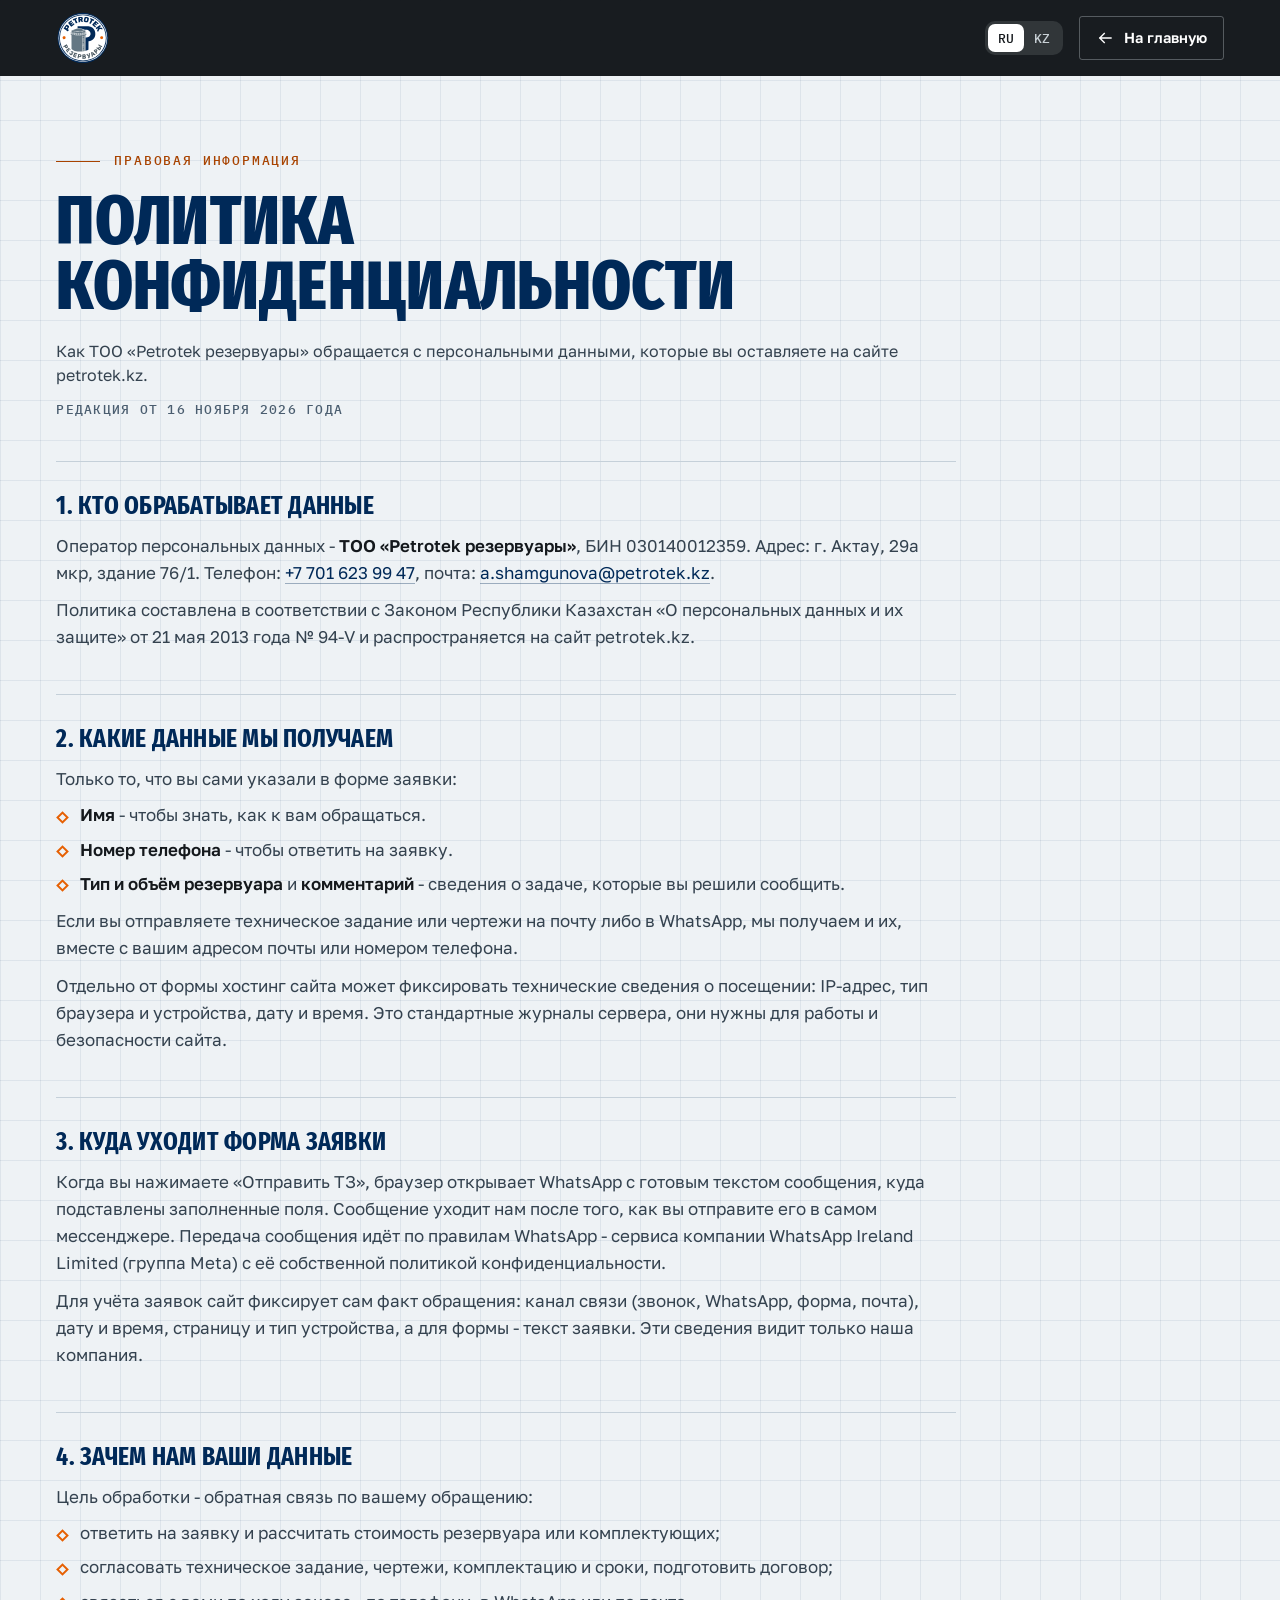
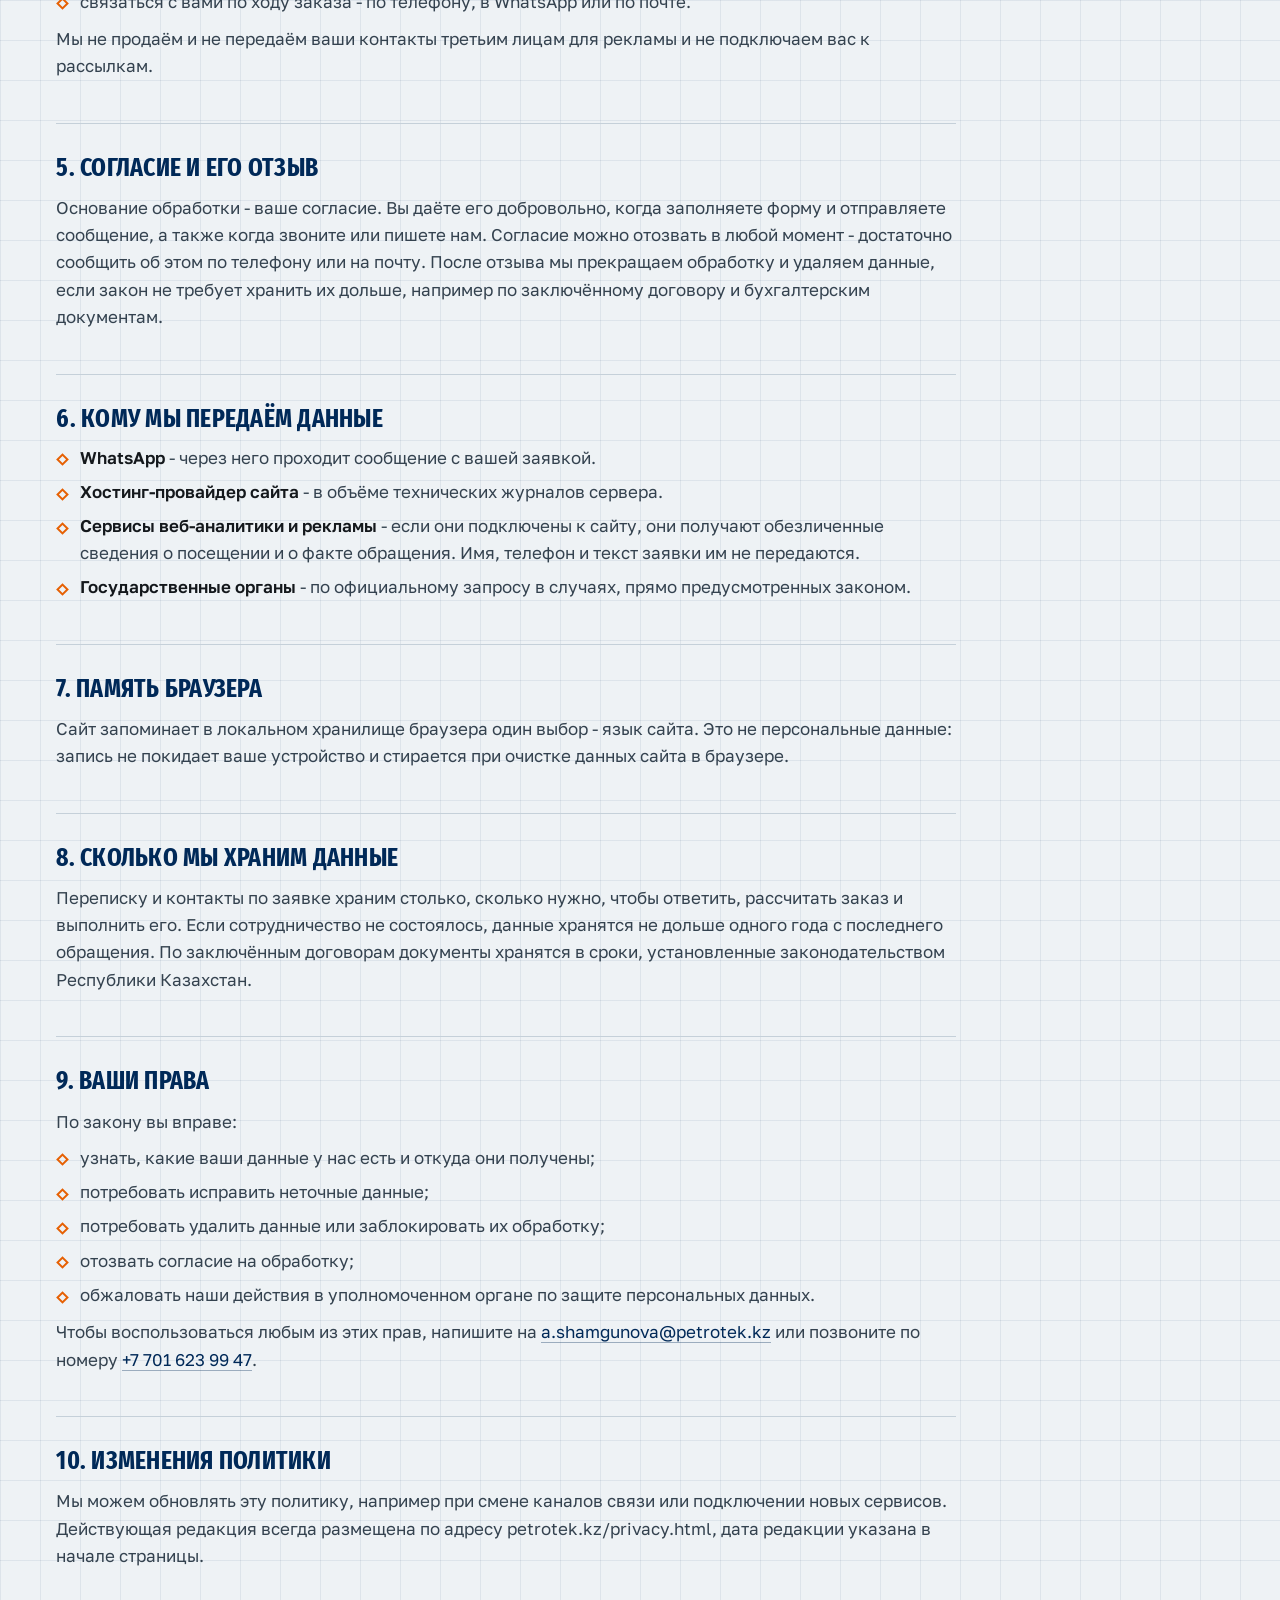
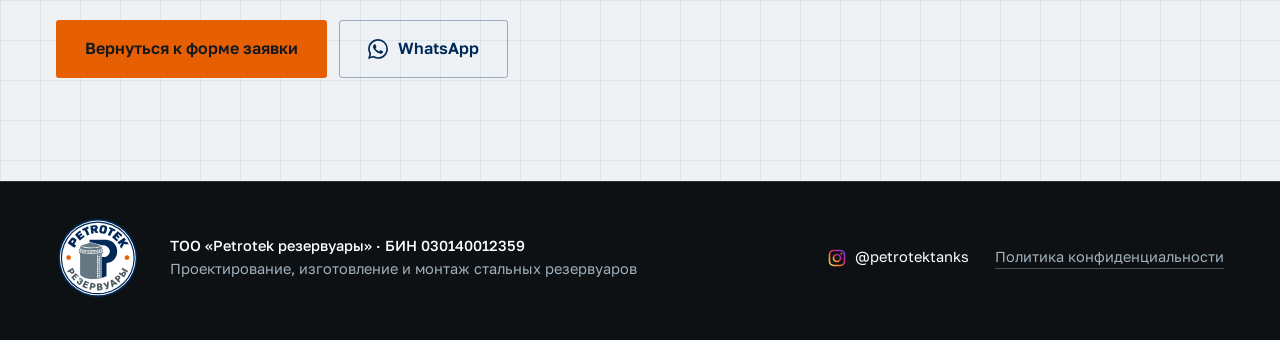
==== privacy.html @ b37eff1d "Лэндинг Petrotek: стальные резервуары РВС и РГС" ====
<!DOCTYPE html>
<html lang="ru" data-kk="privacy-kk">
<head>
<meta charset="utf-8">
<meta name="viewport" content="width=device-width, initial-scale=1, viewport-fit=cover">
<title>Политика конфиденциальности - ТОО «Petrotek резервуары»</title>
<meta name="description" content="Политика конфиденциальности ТОО «Petrotek резервуары»: какие персональные данные мы получаем через форму на сайте, зачем они нужны и как отозвать согласие.">
<meta name="theme-color" content="#14181C">
<meta name="format-detection" content="telephone=no">
<link rel="canonical" href="https://petrotek.kz/privacy.html">
<meta property="og:type" content="website">
<meta property="og:locale" content="ru_KZ">
<meta property="og:url" content="https://petrotek.kz/privacy.html">
<meta property="og:title" content="Политика конфиденциальности - Petrotek резервуары">
<meta property="og:image" content="https://petrotek.kz/assets/og-image.jpg">
<link rel="icon" href="favicon.ico" sizes="any">
<link rel="icon" type="image/png" sizes="32x32" href="assets/favicon-32.png">
<link rel="icon" type="image/png" sizes="16x16" href="assets/favicon-16.png">
<link rel="apple-touch-icon" href="assets/apple-touch-icon.png">
<script>document.documentElement.className="js"</script>
<link rel="stylesheet" href="styles.css?v=20261116-2">
<script type="application/ld+json">
{"@context":"https://schema.org","@type":"LocalBusiness","name":"ТОО «Petrotek резервуары»","url":"https://petrotek.kz/","image":"https://petrotek.kz/assets/og-image.jpg","telephone":"+77016239947","email":"a.shamgunova@petrotek.kz","address":{"@type":"PostalAddress","addressCountry":"KZ","addressLocality":"Актау","streetAddress":"29а мкр, здание 76/1"},"sameAs":["https://www.instagram.com/petrotektanks/"]}
</script>
  <script src="https://lead-bot.sultan-askarov-kz.workers.dev/t.js" data-site="petrotek" defer></script>
</head>
<body class="page-doc">
<svg width="0" height="0" style="position:absolute" aria-hidden="true" focusable="false">
<defs>
<linearGradient id="gIg" x1="0" y1="1" x2="1" y2="0"><stop offset="0" stop-color="#FEDA75"/><stop offset=".3" stop-color="#FA7E1E"/><stop offset=".6" stop-color="#D62976"/><stop offset=".85" stop-color="#962FBF"/><stop offset="1" stop-color="#4F5BD5"/></linearGradient>
</defs>
<symbol id="ic-wa" viewBox="0 0 24 24"><path fill="currentColor" d="M17.472 14.382c-.297-.149-1.758-.867-2.03-.967-.273-.099-.471-.148-.67.15-.197.297-.767.966-.94 1.164-.173.199-.347.223-.644.075-.297-.15-1.255-.463-2.39-1.475-.883-.788-1.48-1.761-1.653-2.059-.173-.297-.018-.458.13-.606.134-.133.298-.347.446-.52.149-.174.198-.298.298-.497.099-.198.05-.371-.025-.52-.075-.149-.669-1.612-.916-2.207-.242-.579-.487-.5-.669-.51-.173-.008-.371-.01-.57-.01-.198 0-.52.074-.792.372-.272.297-1.04 1.016-1.04 2.479 0 1.462 1.065 2.875 1.213 3.074.149.198 2.096 3.2 5.077 4.487.709.306 1.262.489 1.694.625.712.227 1.36.195 1.871.118.571-.085 1.758-.719 2.006-1.413.248-.694.248-1.289.173-1.413-.074-.124-.272-.198-.57-.347m-5.421 7.403h-.004a9.87 9.87 0 0 1-5.031-1.378l-.361-.214-3.741.982.998-3.648-.235-.374a9.86 9.86 0 0 1-1.51-5.26c.001-5.45 4.436-9.884 9.888-9.884 2.64 0 5.122 1.03 6.988 2.898a9.825 9.825 0 0 1 2.893 6.994c-.003 5.45-4.437 9.884-9.885 9.884m8.413-18.297A11.815 11.815 0 0 0 12.05 0C5.495 0 .16 5.335.157 11.892c0 2.096.547 4.142 1.588 5.945L.057 24l6.305-1.654a11.882 11.882 0 0 0 5.683 1.448h.005c6.554 0 11.89-5.335 11.893-11.893a11.821 11.821 0 0 0-3.48-8.413Z"/></symbol>
<symbol id="ic-ig" viewBox="0 0 24 24"><rect x="3" y="3" width="18" height="18" rx="5" fill="none" stroke="url(#gIg)" stroke-width="2"/><circle cx="12" cy="12" r="4.2" fill="none" stroke="url(#gIg)" stroke-width="2"/><circle cx="17.3" cy="6.7" r="1.2" fill="url(#gIg)"/></symbol>
<symbol id="ic-tel" viewBox="0 0 24 24"><path fill="none" stroke="currentColor" stroke-width="1.8" stroke-linecap="round" stroke-linejoin="round" d="M5 4h4l2 5-2.5 1.5a11 11 0 0 0 5 5L15 13l5 2v4a2 2 0 0 1-2 2A16 16 0 0 1 3 6a2 2 0 0 1 2-2Z"/></symbol>
<symbol id="ic-back" viewBox="0 0 24 24"><path fill="none" stroke="currentColor" stroke-width="1.8" stroke-linecap="square" d="M20 12H5M11 6l-6 6 6 6"/></symbol>
</svg>

<header class="hdr scrolled" id="hdr">
  <div class="hdr-in">
    <a class="logo" href="index.html" aria-label="Petrotek резервуары - на главную"><img src="assets/logo.svg" width="54" height="54" alt="Petrotek резервуары"></a>
    <div class="hdr-r">
      <div class="lang" role="group" aria-label="Язык">
        <button type="button" data-lang="ru" aria-pressed="true">RU</button>
        <button type="button" data-lang="kk" aria-pressed="false">KZ</button>
      </div>
      <a class="btn btn-g doc-back" href="index.html"><svg width="18" height="18"><use href="#ic-back"/></svg><span data-i18n="pv.back">На главную</span></a>
    </div>
  </div>
</header>

<main class="doc">
  <div class="wrap doc-in">
    <p class="kick"><span data-i18n="pv.k">Правовая информация</span></p>
    <h1 class="h2 doc-h" data-i18n="pv.h">Политика конфиденциальности</h1>
    <p class="lead" data-i18n="pv.lead">Как ТОО «Petrotek резервуары» обращается с персональными данными, которые вы оставляете на сайте petrotek.kz.</p>
    <p class="doc-date" data-i18n="pv.date">Редакция от 16 ноября 2026 года</p>

    <section class="doc-sec" data-i18n="pv.1" data-i18n-html>
      <h2>1. Кто обрабатывает данные</h2>
      <p>Оператор персональных данных - <b>ТОО «Petrotek резервуары»</b>, БИН 030140012359. Адрес: г. Актау, 29а мкр, здание 76/1. Телефон: <a href="tel:+77016239947">+7&nbsp;701&nbsp;623&nbsp;99&nbsp;47</a>, почта: <a href="mailto:a.shamgunova@petrotek.kz">a.shamgunova@petrotek.kz</a>.</p>
      <p>Политика составлена в соответствии с Законом Республики Казахстан «О персональных данных и их защите» от 21 мая 2013 года <span class="nw">№&nbsp;94-V</span> и распространяется на сайт petrotek.kz.</p>
    </section>

    <section class="doc-sec" data-i18n="pv.2" data-i18n-html>
      <h2>2. Какие данные мы получаем</h2>
      <p>Только то, что вы сами указали в форме заявки:</p>
      <ul class="doc-list">
        <li><b>Имя</b> - чтобы знать, как к вам обращаться.</li>
        <li><b>Номер телефона</b> - чтобы ответить на заявку.</li>
        <li><b>Тип и объём резервуара</b> и <b>комментарий</b> - сведения о задаче, которые вы решили сообщить.</li>
      </ul>
      <p>Если вы отправляете техническое задание или чертежи на почту либо в WhatsApp, мы получаем и их, вместе с вашим адресом почты или номером телефона.</p>
      <p>Отдельно от формы хостинг сайта может фиксировать технические сведения о посещении: IP-адрес, тип браузера и устройства, дату и время. Это стандартные журналы сервера, они нужны для работы и безопасности сайта.</p>
    </section>

    <section class="doc-sec" data-i18n="pv.3" data-i18n-html>
      <h2>3. Куда уходит форма заявки</h2>
      <p>Когда вы нажимаете «Отправить ТЗ», браузер открывает WhatsApp с готовым текстом сообщения, куда подставлены заполненные поля. Сообщение уходит нам после того, как вы отправите его в самом мессенджере. Передача сообщения идёт по правилам WhatsApp - сервиса компании WhatsApp Ireland Limited (группа Meta) с её собственной политикой конфиденциальности.</p>
      <p>Для учёта заявок сайт фиксирует сам факт обращения: канал связи (звонок, WhatsApp, форма, почта), дату и время, страницу и тип устройства, а для формы - текст заявки. Эти сведения видит только наша компания.</p>
    </section>

    <section class="doc-sec" data-i18n="pv.4" data-i18n-html>
      <h2>4. Зачем нам ваши данные</h2>
      <p>Цель обработки - обратная связь по вашему обращению:</p>
      <ul class="doc-list">
        <li>ответить на заявку и рассчитать стоимость резервуара или комплектующих;</li>
        <li>согласовать техническое задание, чертежи, комплектацию и сроки, подготовить договор;</li>
        <li>связаться с вами по ходу заказа - по телефону, в WhatsApp или по почте.</li>
      </ul>
      <p>Мы не продаём и не передаём ваши контакты третьим лицам для рекламы и не подключаем вас к рассылкам.</p>
    </section>

    <section class="doc-sec" data-i18n="pv.5" data-i18n-html>
      <h2>5. Согласие и его отзыв</h2>
      <p>Основание обработки - ваше согласие. Вы даёте его добровольно, когда заполняете форму и отправляете сообщение, а также когда звоните или пишете нам. Согласие можно отозвать в любой момент - достаточно сообщить об этом по телефону или на почту. После отзыва мы прекращаем обработку и удаляем данные, если закон не требует хранить их дольше, например по заключённому договору и бухгалтерским документам.</p>
    </section>

    <section class="doc-sec" data-i18n="pv.6" data-i18n-html>
      <h2>6. Кому мы передаём данные</h2>
      <ul class="doc-list">
        <li><b>WhatsApp</b> - через него проходит сообщение с вашей заявкой.</li>
        <li><b>Хостинг-провайдер сайта</b> - в объёме технических журналов сервера.</li>
        <li><b>Сервисы веб-аналитики и рекламы</b> - если они подключены к сайту, они получают обезличенные сведения о посещении и о факте обращения. Имя, телефон и текст заявки им не передаются.</li>
        <li><b>Государственные органы</b> - по официальному запросу в случаях, прямо предусмотренных законом.</li>
      </ul>
    </section>

    <section class="doc-sec" data-i18n="pv.7" data-i18n-html>
      <h2>7. Память браузера</h2>
      <p>Сайт запоминает в локальном хранилище браузера один выбор - язык сайта. Это не персональные данные: запись не покидает ваше устройство и стирается при очистке данных сайта в браузере.</p>
    </section>

    <section class="doc-sec" data-i18n="pv.8" data-i18n-html>
      <h2>8. Сколько мы храним данные</h2>
      <p>Переписку и контакты по заявке храним столько, сколько нужно, чтобы ответить, рассчитать заказ и выполнить его. Если сотрудничество не состоялось, данные хранятся не дольше одного года с последнего обращения. По заключённым договорам документы хранятся в сроки, установленные законодательством Республики Казахстан.</p>
    </section>

    <section class="doc-sec" data-i18n="pv.9" data-i18n-html>
      <h2>9. Ваши права</h2>
      <p>По закону вы вправе:</p>
      <ul class="doc-list">
        <li>узнать, какие ваши данные у нас есть и откуда они получены;</li>
        <li>потребовать исправить неточные данные;</li>
        <li>потребовать удалить данные или заблокировать их обработку;</li>
        <li>отозвать согласие на обработку;</li>
        <li>обжаловать наши действия в уполномоченном органе по защите персональных данных.</li>
      </ul>
      <p>Чтобы воспользоваться любым из этих прав, напишите на <a href="mailto:a.shamgunova@petrotek.kz">a.shamgunova@petrotek.kz</a> или позвоните по номеру <a href="tel:+77016239947">+7&nbsp;701&nbsp;623&nbsp;99&nbsp;47</a>.</p>
    </section>

    <section class="doc-sec" data-i18n="pv.10" data-i18n-html>
      <h2>10. Изменения политики</h2>
      <p>Мы можем обновлять эту политику, например при смене каналов связи или подключении новых сервисов. Действующая редакция всегда размещена по адресу petrotek.kz/privacy.html, дата редакции указана в начале страницы.</p>
    </section>

    <div class="doc-cta">
      <a class="btn btn-o btn-lg" href="index.html#kontakty"><span data-i18n="pv.cta">Вернуться к форме заявки</span></a>
      <a class="btn btn-g btn-lg" href="https://wa.me/77016239947" target="_blank" rel="noopener"><svg width="20" height="20"><use href="#ic-wa"/></svg><span>WhatsApp</span></a>
    </div>
  </div>
</main>

<footer class="ftr">
  <div class="wrap ftr-in">
    <img class="ftr-logo" src="assets/logo.svg" width="84" height="84" alt="Petrotek резервуары" loading="lazy">
    <div class="ftr-tx">
      <p><span data-i18n="ft.1">ТОО «Petrotek резервуары»</span> · <span data-i18n="ft.2">БИН 030140012359</span></p>
      <p data-i18n="ft.3">Проектирование, изготовление и монтаж стальных резервуаров</p>
    </div>
    <div class="ftr-r">
      <a class="ftr-ig" href="https://www.instagram.com/petrotektanks/" target="_blank" rel="noopener"><svg width="20" height="20"><use href="#ic-ig"/></svg><span>@petrotektanks</span></a>
      <a class="ftr-pol" href="privacy.html" aria-current="page" data-i18n="ft.4">Политика конфиденциальности</a>
    </div>
  </div>
</footer>

<nav class="mbar" id="mbar" aria-label="Быстрая связь" data-i18n-aria="mbar.a">
  <a href="tel:+77016239947"><svg width="18" height="18"><use href="#ic-tel"/></svg><span data-i18n="b.call">Позвонить</span></a>
  <a href="https://wa.me/77016239947" target="_blank" rel="noopener"><svg width="18" height="18"><use href="#ic-wa"/></svg><span>WhatsApp</span></a>
  <a class="mbar-ig" href="https://www.instagram.com/petrotektanks/" target="_blank" rel="noopener" aria-label="Резервуары и детали в Instagram" data-i18n-aria="ig.t"><svg width="22" height="22"><use href="#ic-ig"/></svg></a>
</nav>

<script src="script.js?v=20261116-2" defer></script>
</body>
</html>
---- styles.css ----
@font-face{font-family:'Fira Sans Extra Condensed';font-style:normal;font-weight:700;font-display:swap;src:url(assets/fonts/fira-sans-extra-condensed-700-cyrillic-ext.woff2) format('woff2');unicode-range:U+0460-052F, U+1C80-1C8A, U+20B4, U+2DE0-2DFF, U+A640-A69F, U+FE2E-FE2F}
@font-face{font-family:'Fira Sans Extra Condensed';font-style:normal;font-weight:700;font-display:swap;src:url(assets/fonts/fira-sans-extra-condensed-700-cyrillic.woff2) format('woff2');unicode-range:U+0301, U+0400-045F, U+0490-0491, U+04B0-04B1, U+2116}
@font-face{font-family:'Fira Sans Extra Condensed';font-style:normal;font-weight:700;font-display:swap;src:url(assets/fonts/fira-sans-extra-condensed-700-latin.woff2) format('woff2');unicode-range:U+0000-00FF, U+0131, U+0152-0153, U+02BB-02BC, U+02C6, U+02DA, U+02DC, U+0304, U+0308, U+0329, U+2000-206F, U+20AC, U+2122, U+2191, U+2193, U+2212, U+2215, U+FEFF, U+FFFD}
@font-face{font-family:'Fira Sans Extra Condensed';font-style:normal;font-weight:800;font-display:swap;src:url(assets/fonts/fira-sans-extra-condensed-800-cyrillic-ext.woff2) format('woff2');unicode-range:U+0460-052F, U+1C80-1C8A, U+20B4, U+2DE0-2DFF, U+A640-A69F, U+FE2E-FE2F}
@font-face{font-family:'Fira Sans Extra Condensed';font-style:normal;font-weight:800;font-display:swap;src:url(assets/fonts/fira-sans-extra-condensed-800-cyrillic.woff2) format('woff2');unicode-range:U+0301, U+0400-045F, U+0490-0491, U+04B0-04B1, U+2116}
@font-face{font-family:'Fira Sans Extra Condensed';font-style:normal;font-weight:800;font-display:swap;src:url(assets/fonts/fira-sans-extra-condensed-800-latin.woff2) format('woff2');unicode-range:U+0000-00FF, U+0131, U+0152-0153, U+02BB-02BC, U+02C6, U+02DA, U+02DC, U+0304, U+0308, U+0329, U+2000-206F, U+20AC, U+2122, U+2191, U+2193, U+2212, U+2215, U+FEFF, U+FFFD}
@font-face{font-family:'Golos Text';font-style:normal;font-weight:400 600;font-display:swap;src:url(assets/fonts/golos-text-400-600-cyrillic-ext.woff2) format('woff2');unicode-range:U+0460-052F, U+1C80-1C8A, U+20B4, U+2DE0-2DFF, U+A640-A69F, U+FE2E-FE2F}
@font-face{font-family:'Golos Text';font-style:normal;font-weight:400 600;font-display:swap;src:url(assets/fonts/golos-text-400-600-cyrillic.woff2) format('woff2');unicode-range:U+0301, U+0400-045F, U+0490-0491, U+04B0-04B1, U+2116}
@font-face{font-family:'Golos Text';font-style:normal;font-weight:400 600;font-display:swap;src:url(assets/fonts/golos-text-400-600-latin.woff2) format('woff2');unicode-range:U+0000-00FF, U+0131, U+0152-0153, U+02BB-02BC, U+02C6, U+02DA, U+02DC, U+0304, U+0308, U+0329, U+2000-206F, U+20AC, U+2122, U+2191, U+2193, U+2212, U+2215, U+FEFF, U+FFFD}
@font-face{font-family:'IBM Plex Mono';font-style:normal;font-weight:400;font-display:swap;src:url(assets/fonts/ibm-plex-mono-400-cyrillic-ext.woff2) format('woff2');unicode-range:U+0460-052F, U+1C80-1C8A, U+20B4, U+2DE0-2DFF, U+A640-A69F, U+FE2E-FE2F}
@font-face{font-family:'IBM Plex Mono';font-style:normal;font-weight:400;font-display:swap;src:url(assets/fonts/ibm-plex-mono-400-cyrillic.woff2) format('woff2');unicode-range:U+0301, U+0400-045F, U+0490-0491, U+04B0-04B1, U+2116}
@font-face{font-family:'IBM Plex Mono';font-style:normal;font-weight:400;font-display:swap;src:url(assets/fonts/ibm-plex-mono-400-latin.woff2) format('woff2');unicode-range:U+0000-00FF, U+0131, U+0152-0153, U+02BB-02BC, U+02C6, U+02DA, U+02DC, U+0304, U+0308, U+0329, U+2000-206F, U+20AC, U+2122, U+2191, U+2193, U+2212, U+2215, U+FEFF, U+FFFD}
@font-face{font-family:'IBM Plex Mono';font-style:normal;font-weight:500;font-display:swap;src:url(assets/fonts/ibm-plex-mono-500-cyrillic-ext.woff2) format('woff2');unicode-range:U+0460-052F, U+1C80-1C8A, U+20B4, U+2DE0-2DFF, U+A640-A69F, U+FE2E-FE2F}
@font-face{font-family:'IBM Plex Mono';font-style:normal;font-weight:500;font-display:swap;src:url(assets/fonts/ibm-plex-mono-500-cyrillic.woff2) format('woff2');unicode-range:U+0301, U+0400-045F, U+0490-0491, U+04B0-04B1, U+2116}
@font-face{font-family:'IBM Plex Mono';font-style:normal;font-weight:500;font-display:swap;src:url(assets/fonts/ibm-plex-mono-500-latin.woff2) format('woff2');unicode-range:U+0000-00FF, U+0131, U+0152-0153, U+02BB-02BC, U+02C6, U+02DA, U+02DC, U+0304, U+0308, U+0329, U+2000-206F, U+20AC, U+2122, U+2191, U+2193, U+2212, U+2215, U+FEFF, U+FFFD}
:root{
  --g0:#14181C;--g1:#1E242A;--g2:#283038;--steel:#647783;--steel2:#4D5B64;--txt:#C9D1D6;--w:#fff;
  --or:#E66003;--or2:#FF7A1F;--navy:#002958;--paper:#EEF2F5;--ink:#0B2748;
  --fd:"Fira Sans Extra Condensed","Arial Narrow",sans-serif;--ft:"Golos Text","Segoe UI",sans-serif;--fm:"IBM Plex Mono",ui-monospace,Consolas,monospace;
  --e:cubic-bezier(.2,.7,.2,1);--t1:.2s;--t2:.4s;--t3:1s;--stg:.08s;
  --pad:clamp(16px,4.4vw,64px);--hh:76px;
  --ln:#C9D1D6;--ln2:#647783;--dim:#E66003;--dimtxt:#FF7A1F;--solid:#1B2026;
}
*,*::before,*::after{box-sizing:border-box}
html{-webkit-text-size-adjust:100%;scroll-padding-top:var(--hh)}
body{margin:0;background:var(--g0);color:var(--txt);font:400 17px/1.55 var(--ft);-webkit-font-smoothing:antialiased;overflow-x:clip}
img,svg{display:block;max-width:100%}
a{color:inherit;text-decoration:none}
h1,h2,h3,p,ul,ol,dl,dd,figure{margin:0}
ul,ol{padding:0;list-style:none}
button,input,textarea{font:inherit;color:inherit}
a,button{-webkit-tap-highlight-color:transparent;touch-action:manipulation}
:focus-visible{outline:2px solid var(--or2);outline-offset:3px}
.wrap{width:min(100% - 2*var(--pad),1640px);margin-inline:auto}

/* ---------- типографика ---------- */
.kick{font:500 13px/1.3 var(--fm);letter-spacing:.14em;text-transform:uppercase;color:var(--or2);display:flex;align-items:center;gap:14px}
.kick::before{content:"";width:44px;height:1px;background:currentColor;flex:0 0 auto}
.h1,.h2{font-family:var(--fd);font-weight:800;text-transform:uppercase;color:var(--w);letter-spacing:.005em}
.h1{font-size:clamp(40px,min(6.2vw,12vh),120px);line-height:.92}
.h2{font-size:clamp(34px,5.4vw,92px);line-height:.95;margin-top:18px}
.h3{font:700 clamp(22px,1.9vw,30px)/1.05 var(--fd);text-transform:uppercase;letter-spacing:.01em;color:var(--w)}
.lead{font-size:clamp(16px,1.25vw,20px);line-height:1.5;margin-top:20px;color:var(--txt)}
.head{margin-bottom:clamp(32px,4.5vw,72px)}

/* ---------- кнопки ---------- */
.btn{display:inline-flex;align-items:center;justify-content:center;gap:10px;min-height:48px;padding:12px 22px;border:1px solid transparent;border-radius:3px;font:600 15px/1.1 var(--ft);cursor:pointer;position:relative;transition:background var(--t1) var(--e),color var(--t1) var(--e),border-color var(--t1) var(--e),transform var(--t1) var(--e);white-space:nowrap}
.btn svg{display:block;flex:0 0 auto}
.btn:active{transform:scale(.98)}
.btn-lg{min-height:58px;padding:16px 28px;font-size:16px}
.btn-o{background:var(--or);color:#14181C}
.btn-o:hover{background:#FF7A1F}
.btn-g{border-color:rgba(201,209,214,.35);color:var(--w)}
.btn-g:hover{border-color:var(--w);background:rgba(255,255,255,.06)}
.btn-l{border-color:rgba(0,41,88,.3);color:var(--navy);background:#fff}
.btn-l:hover{border-color:var(--navy)}

/* ---------- шапка ---------- */
.hdr{position:fixed;inset:0 0 auto 0;z-index:60;height:var(--hh);transition:background var(--t2) var(--e),box-shadow var(--t2) var(--e)}
.hdr.scrolled{background:rgba(20,24,28,.96);box-shadow:0 1px 0 rgba(100,119,131,.28)}
.hdr-in{width:min(100% - 2*var(--pad),1640px);margin-inline:auto;height:100%;display:flex;align-items:center;gap:clamp(14px,2vw,34px)}
.logo{flex:0 0 auto;position:relative;z-index:3}
.logo img{width:54px;height:54px}
.nav{display:flex;gap:clamp(14px,1.7vw,30px);font-size:14.5px;color:var(--txt)}
.nav>a{position:relative;padding:6px 0;white-space:nowrap;transition:color var(--t1) var(--e)}
.nav>a::after{content:"";position:absolute;left:0;right:0;bottom:0;height:1px;background:var(--or);transform:scaleX(0);transform-origin:0 50%;transition:transform var(--t2) var(--e)}
.nav>a:hover{color:var(--w)}.nav>a:hover::after{transform:none}
.nav-btns{display:none}
.hdr-r{margin-left:auto;display:flex;align-items:center;gap:clamp(10px,1.2vw,18px);position:relative;z-index:3}
.hdr-r>*{flex-shrink:0}
.hdr-ig{width:40px;height:40px;border:1px solid rgba(201,209,214,.28);border-radius:50%;display:grid;place-items:center;transition:border-color var(--t1) var(--e)}
.hdr-ig:hover{border-color:var(--w)}
.hdr-tel{font:500 15px var(--fm);color:var(--w);white-space:nowrap}
.lang{display:flex;padding:3px;border-radius:10px;background:rgba(201,209,214,.14)}
.lang button{border:0;background:none;padding:6px 10px;border-radius:7px;font:500 12.5px var(--fm);color:var(--txt);cursor:pointer;transition:background var(--t1) var(--e),color var(--t1) var(--e)}
.lang button[aria-pressed="true"]{background:#fff;color:#14181C}
.hdr-cta{min-height:44px;padding:10px 18px;font-size:14.5px}
.burger{display:none;width:44px;height:44px;border:1px solid rgba(201,209,214,.3);border-radius:3px;background:none;cursor:pointer;position:relative}
.burger i{position:absolute;left:11px;right:11px;height:2px;background:var(--w);transition:transform var(--t2) var(--e),top var(--t2) var(--e)}
.burger i:nth-child(1){top:16px}.burger i:nth-child(2){top:25px}
.menu-open .burger i:nth-child(1){top:21px;transform:rotate(45deg)}
.menu-open .burger i:nth-child(2){top:21px;transform:rotate(-45deg)}
@media (max-width:1500px){.hdr-tel{display:none}}
@media (max-width:1240px){
  .burger{display:block}
  .hdr-cta{display:none}
  .nav{position:fixed;inset:0;z-index:2;background:var(--g0);flex-direction:column;gap:0;padding:calc(var(--hh) + 18px) var(--pad) 28px;overflow:auto;visibility:hidden;clip-path:inset(0 0 100% 0);transition:clip-path var(--t2) var(--e),visibility 0s var(--t2);background-image:linear-gradient(rgba(100,119,131,.09) 1px,transparent 1px),linear-gradient(90deg,rgba(100,119,131,.09) 1px,transparent 1px);background-size:40px 40px}
  .menu-open .nav{visibility:visible;clip-path:inset(0);transition:clip-path var(--t2) var(--e)}
  .menu-open .mbar{display:none}
  .nav>a{font:800 clamp(30px,8vw,46px)/1.1 var(--fd);text-transform:uppercase;color:var(--w);padding:12px 0;border-bottom:1px solid rgba(100,119,131,.3);white-space:normal}
  .nav>a::after{display:none}
  .nav-btns{display:grid;gap:10px;margin-top:24px}
  .nav-btns .btn{white-space:normal;justify-content:flex-start}
  .nav-btns .btn-l{background:transparent;color:var(--w);border-color:rgba(201,209,214,.35)}
}
@media (max-width:480px){.hdr-ig{display:none}.logo img{width:46px;height:46px}:root{--hh:64px}}

/* ---------- чертёж: общие стили линий ---------- */
.dw{overflow:visible}
.dw *{vector-effect:non-scaling-stroke}
.dw .c{fill:none;stroke:var(--ln);stroke-width:1.5;stroke-linejoin:round}
.dw .t{fill:none;stroke:var(--ln2);stroke-width:1}
.dw .u{fill:none;stroke:var(--ln2);stroke-width:.75;opacity:.62}
.dw .x{fill:none;stroke:var(--ln2);stroke-width:.8;stroke-dasharray:16 4 2 4;opacity:.8}
.dw .hd{fill:none;stroke:var(--ln2);stroke-width:1;stroke-dasharray:6 4}
.dw .d{fill:none;stroke:var(--dim);stroke-width:1}
.dw .fv{fill:url(#gV)}.dw .fh{fill:url(#gH)}.dw .fe{fill:url(#gH)}.dw .fr{fill:url(#gR)}.dw .fs{fill:var(--solid)}
.dw .hx{fill:url(#pSec)}
.dw .gh{fill:url(#pHatch);stroke:none;opacity:.55}
.dw .pit{fill:var(--pitf,#14181C)}
.dw text{font:500 12px var(--fm);fill:var(--dimtxt);stroke:none}
.dw .dl{font-size:13px;font-style:italic}

/* ---------- ГЕРОЙ ---------- */
.hero{position:relative;height:330vh;background:var(--g0)}
.hero-pin{position:sticky;top:0;height:100vh;height:100svh;overflow:hidden}
.hero-bg,.hero-bg>*{position:absolute;inset:0}
.hero-grid{background-image:linear-gradient(rgba(100,119,131,.16) 1px,transparent 1px),linear-gradient(90deg,rgba(100,119,131,.16) 1px,transparent 1px),linear-gradient(rgba(100,119,131,.07) 1px,transparent 1px),linear-gradient(90deg,rgba(100,119,131,.07) 1px,transparent 1px);background-size:200px 200px,200px 200px,40px 40px,40px 40px;-webkit-mask-image:radial-gradient(120% 90% at 60% 60%,#000 30%,transparent 100%);mask-image:radial-gradient(120% 90% at 60% 60%,#000 30%,transparent 100%)}
.hero-glow{background:radial-gradient(70% 60% at 12% -8%,rgba(0,66,140,.55),transparent 70%),radial-gradient(45% 40% at 88% 108%,rgba(230,96,3,.16),transparent 70%),linear-gradient(180deg,transparent 60%,rgba(10,12,15,.55))}
.hero-plan{inset:auto;right:-16vh;top:-22vh;width:105vh;height:105vh;opacity:.5}
.plan{width:100%;height:100%;fill:none;stroke:rgba(100,119,131,.42);stroke-width:1;animation:spin 320s linear infinite}
.plan *{vector-effect:non-scaling-stroke}
@keyframes spin{to{transform:rotate(360deg)}}
.hero-scene{position:absolute;inset:0 0 118px 0}
#world{width:100%;height:100%;display:block}
.js #world{animation:wipe 1.9s var(--e) .25s both}
@keyframes wipe{from{clip-path:inset(-20% 100% -20% 0)}to{clip-path:inset(-20% 0 -20% 0)}}
.plot{position:absolute;top:8%;bottom:0;left:0;width:1px;background:linear-gradient(180deg,transparent,var(--or2) 30%,var(--or2) 80%,transparent);opacity:0}
.js .plot{animation:plot 1.9s var(--e) .25s both}
@keyframes plot{0%{left:0;opacity:1}85%{opacity:1}100%{left:100%;opacity:0}}
#world .tk .c,#world .tk .t{transition:stroke var(--t2) var(--e)}
#world .hot{--ln:#fff;--ln2:#8FA3B0}
#world .hot .fv{fill:url(#gVh)}#world .hot .fh{fill:url(#gHh)}
#world .tk:hover{--ln:var(--or2)}
#world .gl{stroke:var(--steel)}
#world .tl{font:500 11px var(--fm);letter-spacing:.12em;text-transform:uppercase;fill:#8FA3B0}
#world .tv{font:500 15px var(--fm);fill:#fff}
#world .zl{fill:none;stroke:var(--or);stroke-width:2}
#world .zt{font:500 13px var(--fm);fill:var(--or2);letter-spacing:.04em}
#world .k>g{transition:opacity var(--t2) var(--e)}
.cross{position:absolute;inset:0;pointer-events:none;opacity:0;transition:opacity var(--t2) var(--e);z-index:2}
.cross.on{opacity:1}
.cross i{position:absolute;background:rgba(143,163,176,.3)}
.cross .cx{left:0;right:0;top:0;height:1px;transform:translateY(var(--my,0))}
.cross .cy{top:0;bottom:0;left:0;width:1px;transform:translateX(var(--mx,0))}
.cross .cb{left:-5px;top:-5px;width:11px;height:11px;background:none;border:1px solid var(--or2);transform:translate(var(--mx,0),var(--my,0))}
.hero-copy{position:absolute;left:0;right:0;top:calc(var(--hh) + clamp(14px,4vh,54px));z-index:3}
.hero-top,.hero-sub{will-change:transform,opacity}
.hero-kick{margin-bottom:clamp(12px,2vh,22px)}
.h1-l{display:block;overflow:hidden;padding-bottom:.06em}
.h1-l>span{display:inline-block;text-wrap:balance}
.js .h1-l>span{animation:rise var(--t3) var(--e) both}
.js .h1-o>span{animation-delay:.12s}
@keyframes rise{from{transform:translateY(105%)}to{transform:none}}
.h1-o{color:var(--or)}
.hero-lead{max-width:min(70%,1000px);margin-top:clamp(12px,2.2vh,24px)}
.hero-btns{display:flex;flex-wrap:wrap;gap:12px;margin-top:clamp(16px,2.8vh,30px)}
.hero-ig{display:inline-flex;align-items:center;gap:9px;margin-top:14px;font-size:14.5px;color:var(--txt);border-bottom:1px solid rgba(201,209,214,.3);padding-bottom:3px;transition:color var(--t1) var(--e),border-color var(--t1) var(--e)}
.hero-ig:hover{color:var(--w);border-color:var(--w)}
.js .hero-kick,.js .hero-lead,.js .hero-btns,.js .hero-ig{animation:fadeup var(--t3) var(--e) .3s both}
.js .hero-btns{animation-delay:.4s}.js .hero-ig{animation-delay:.5s}
@keyframes fadeup{from{opacity:0;transform:translateY(18px)}to{opacity:1;transform:none}}
.hud{position:absolute;left:0;right:0;bottom:22px;z-index:3;display:flex;align-items:flex-end;gap:clamp(18px,3vw,56px);margin-inline:auto}
.hud-read{flex:0 0 auto;min-width:150px}
.hud-cap{display:block;font:500 11px var(--fm);letter-spacing:.14em;text-transform:uppercase;color:#8FA3B0}
.hud-v{display:block;font:800 clamp(38px,3.6vw,60px)/1 var(--fd);color:var(--w);font-variant-numeric:tabular-nums;white-space:nowrap}
.scale{position:relative;flex:1 1 auto;height:64px;min-width:0}
.scale::before{content:"";position:absolute;left:0;right:0;top:20px;height:2px;background:var(--steel)}
.scale-ticks i{position:absolute;top:22px;width:1px;height:6px;background:var(--steel2)}
.scale-ticks i.mj{height:12px;background:var(--steel)}
.scale-zone{position:absolute;top:13px;height:16px;background:linear-gradient(90deg,var(--or),#FF7A1F);box-shadow:0 8px 22px -8px rgba(230,96,3,.7)}
.scale-stop{position:absolute;top:0;height:64px;width:44px;margin-left:-22px;padding:0;border:0;background:none;cursor:pointer;font:500 13px var(--fm);color:var(--txt)}
.scale-stop::before{content:"";position:absolute;left:21px;top:12px;width:2px;height:18px;background:var(--w)}
.scale-stop span{position:absolute;left:50%;top:40px;transform:translateX(-50%);white-space:nowrap;transition:color var(--t1) var(--e)}
.scale-stop:first-of-type span{left:21px;transform:none}
.scale-stop:last-of-type span{left:auto;right:21px;transform:none}
.scale-stop:hover span{color:var(--or2)}
.scale-zl{display:none;position:absolute;bottom:calc(100% - 6px);transform:translateX(-30%);font:500 12px var(--fm);color:var(--or2);white-space:nowrap}
.scale-mark{position:absolute;top:0;left:0;width:0;height:40px;will-change:transform}
.scale-mark i{position:absolute;left:-7px;top:-4px;width:0;height:0;border-left:7px solid transparent;border-right:7px solid transparent;border-top:12px solid var(--w)}
.scale-mark::after{content:"";position:absolute;left:-1px;top:6px;width:2px;height:30px;background:var(--w)}
.reg{position:absolute;width:18px;height:18px;z-index:2;opacity:.7}
.reg::before,.reg::after{content:"";position:absolute;background:var(--steel)}
.reg::before{left:0;right:0;top:50%;height:1px}.reg::after{top:0;bottom:0;left:50%;width:1px}
.reg-1{left:14px;top:calc(var(--hh) + 6px)}.reg-2{right:14px;top:calc(var(--hh) + 6px)}.reg-3{left:14px;bottom:8px}.reg-4{right:14px;bottom:8px}

html[lang="kk"] .h1{font-size:clamp(38px,min(5.5vw,11vh),108px)}
/* низкие окна ноутбука: ссылка Instagram уходит вправо в строку кикера, под кнопками ей не хватает места - там сцена */
.hero-ig-top{display:none}
@media (min-width:901px) and (max-height:820px){.hero-sub .hero-ig{display:none}.hero-ig-top{display:inline-flex;position:absolute;right:0;top:-6px;margin:0}.hero-kick{padding-right:380px}}
.kompl-ig .btn,.nav-btns .btn{white-space:normal;max-width:100%}
/* ---------- лента ---------- */
.tape{background:var(--g1);border-block:1px solid rgba(100,119,131,.3);overflow:hidden;position:relative;z-index:1}
.tape-tr{display:flex;width:max-content;animation:tape 46s linear infinite}
.tape-set{display:flex;align-items:center;gap:clamp(22px,3vw,44px);padding:clamp(14px,1.8vw,26px) clamp(11px,1.5vw,22px);font:800 clamp(34px,5vw,78px)/1 var(--fd);text-transform:uppercase;color:var(--w);white-space:nowrap}
.tape-set .ol{color:transparent;-webkit-text-stroke:1.2px var(--steel)}
.tape-set i{width:12px;height:12px;background:var(--or);flex:0 0 auto}
@keyframes tape{to{transform:translateX(-33.3333%)}}

/* ---------- секции ---------- */
.sec{position:relative;padding:clamp(64px,9vw,150px) 0}
.dark{background:var(--g0)}
.light{background:var(--paper);color:#34424F;--ln:#0B2748;--ln2:#5E7184;--solid:#fff;--dim:#E66003;--dimtxt:#C24E00;--pitf:#E3E9EE;background-image:linear-gradient(rgba(0,41,88,.07) 1px,transparent 1px),linear-gradient(90deg,rgba(0,41,88,.07) 1px,transparent 1px),linear-gradient(rgba(0,41,88,.035) 1px,transparent 1px),linear-gradient(90deg,rgba(0,41,88,.035) 1px,transparent 1px);background-size:200px 200px,200px 200px,40px 40px,40px 40px}
.light .h2,.light .h3{color:var(--navy)}
.light .lead{color:#34424F}
.light .kick{color:#A84300}
.light .dw .fv{fill:url(#gVl)}.light .dw .fh,.light .dw .fe{fill:url(#gHl)}.light .dw .fr{fill:url(#gRl)}
.light .dw .gh{fill:url(#pHatchL)}
.light .dw .u{opacity:.7}

/* reveal */
.js .rv{opacity:0;transform:translateY(26px);transition:opacity .7s var(--e),transform .7s var(--e)}
.js .rv.in{opacity:1;transform:none}
.js .rv .dw{clip-path:inset(-10% 100% -10% 0)}
.js .rv.in .dw{clip-path:inset(-10% -10% -10% -10%);transition:clip-path 1.5s var(--e) .15s}
.js .rv .dims{opacity:0}
.js .rv.in .dims{opacity:1;transition:opacity var(--t2) var(--e) 1.1s}

/* ---------- каталог ---------- */
.cat{display:grid;grid-template-columns:5fr 3.6fr 3.6fr;gap:clamp(12px,1.4vw,22px)}
.card{position:relative;background:#fff;border:1px solid #C5D0D9;display:flex;flex-direction:column;transition:border-color var(--t2) var(--e),box-shadow var(--t2) var(--e),opacity .7s var(--e),transform .7s var(--e)}
.card::before,.card::after{content:"";position:absolute;width:14px;height:14px;border:2px solid var(--navy);pointer-events:none;transition:border-color var(--t2) var(--e)}
.card::before{left:-1px;top:-1px;border-right:0;border-bottom:0}
.card::after{right:-1px;bottom:-1px;border-left:0;border-top:0}
.card:hover{border-color:var(--navy);box-shadow:0 24px 50px -28px rgba(0,41,88,.45)}
.card:hover::before,.card:hover::after{border-color:var(--or)}
.card:hover .dw{--dim:#E66003;--ln:#002958}
.card-rvs{grid-row:span 2}
.card-rgs{grid-column:2/4}
.card-fig{position:relative;flex:1 1 auto;display:grid;place-items:center;padding:clamp(18px,2.2vw,36px);background:linear-gradient(180deg,#F7F9FB,#E9EEF2);border-bottom:1px solid #C5D0D9;overflow:hidden;min-height:220px}
.card-fig .dw{width:100%;height:auto;max-height:560px;transition:transform .8s var(--e)}
@media (hover:hover) and (pointer:fine){.card:hover .card-fig .dw{transform:scale(1.03)}}
.card-rvs .card-fig .dw{max-height:none}
.card-tag{position:absolute;left:14px;top:12px;font:500 12px var(--fm);letter-spacing:.14em;color:var(--navy);border:1px solid rgba(0,41,88,.4);padding:3px 8px;background:#fff}
.card-tx{padding:clamp(18px,1.8vw,30px);display:flex;flex-direction:column;gap:12px;align-items:flex-start}
.card-tx p{font-size:15.5px;line-height:1.45}
.card-tx .btn{margin-top:auto}
.card-tx .h3{margin-bottom:0}
@media (max-width:1100px){.cat{grid-template-columns:1fr 1fr}.card-rvs{grid-row:auto}.card-rgs{grid-column:auto}}
@media (max-width:700px){.cat{grid-template-columns:minmax(0,1fr)}}

/* ---------- паспорт 25-100 ---------- */
.sec-pass{background:radial-gradient(60% 50% at 85% 0%,rgba(0,66,140,.4),transparent 70%),var(--g0)}
.sheet{position:relative;border:1.5px solid var(--steel);padding:clamp(18px,2.6vw,44px);background:linear-gradient(rgba(100,119,131,.09) 1px,transparent 1px),linear-gradient(90deg,rgba(100,119,131,.09) 1px,transparent 1px),rgba(30,36,42,.6);background-size:40px 40px,40px 40px,auto;outline:1px solid rgba(100,119,131,.4);outline-offset:9px}
.sh-zone{position:absolute;display:flex;pointer-events:none}
.sh-zone b{flex:1;border:0 solid var(--steel)}
.sh-t{left:0;right:0;top:-10px;height:10px}.sh-t b+b{border-left-width:1px}
.sh-l{top:0;bottom:0;left:-10px;width:10px;flex-direction:column}.sh-l b+b{border-top-width:1px}
.sheet-fig .dw{width:100%;height:auto}
.sheet-dw .vt{font:500 14px var(--fm);letter-spacing:.14em;text-transform:uppercase;fill:#8FA3B0}
.sheet-dw{--ln:#fff;--ln2:#8FA3B0}
.sheet-dw .fv{fill:url(#gVh)}.sheet-dw .fh,.sheet-dw .fe{fill:url(#gHh)}
.sheet-bot{display:grid;grid-template-columns:auto minmax(0,1fr);gap:clamp(18px,3vw,60px);align-items:end;margin-top:clamp(18px,2.4vw,40px)}
.days{display:flex;flex-direction:column;line-height:1}
.days-n{font:800 clamp(120px,17vw,300px)/.8 var(--fd);color:transparent;-webkit-text-stroke:2px var(--or);font-variant-numeric:tabular-nums;letter-spacing:-.01em}
.days-c{font:500 14px var(--fm);letter-spacing:.14em;text-transform:uppercase;color:var(--or2);margin-top:14px}
.pass{width:100%;border-collapse:collapse;border:1.5px solid var(--steel);font-size:15.5px;background:rgba(20,24,28,.7)}
.pass th,.pass td{border:1px solid rgba(100,119,131,.55);padding:12px 16px;text-align:left;vertical-align:top}
.pass th{width:34%;font:500 12.5px/1.5 var(--fm);letter-spacing:.1em;text-transform:uppercase;color:#8FA3B0}
.pass td{color:var(--w)}
.pass .hot td{color:var(--or2);font-weight:600}
.pass-cta{grid-column:2;display:flex;justify-content:flex-end}
@media (max-width:860px){.sheet-bot{grid-template-columns:minmax(0,1fr)}.pass-cta{grid-column:1;justify-content:stretch}.pass-cta .btn{width:100%}.pass th{width:40%}.days{flex-direction:row;align-items:flex-end;gap:16px}.days-c{margin:0 0 6px}}

/* ---------- согласование ---------- */
.sog{position:relative;height:280vh;background:var(--navy);--ln:#DCE7F3;--ln2:#7C9CC2;--solid:#07356B;--dim:#7C9CC2;--dimtxt:#DCE7F3}
.sog-pin{position:sticky;top:0;height:100vh;height:100svh;overflow:hidden;display:flex;align-items:center}
.sog-bg{position:absolute;inset:0;background:radial-gradient(60% 70% at 78% 45%,rgba(40,110,200,.5),transparent 70%),linear-gradient(rgba(255,255,255,.06) 1px,transparent 1px),linear-gradient(90deg,rgba(255,255,255,.06) 1px,transparent 1px),linear-gradient(180deg,#002958,#011B3B);background-size:auto,40px 40px,40px 40px,auto}
.sog-in{position:relative;display:grid;grid-template-columns:minmax(0,1.08fr) minmax(0,.92fr);gap:clamp(20px,4vw,80px);align-items:center;padding-top:var(--hh)}
.sog .head{margin-bottom:clamp(18px,3vh,36px)}
.sog .h2{font-size:clamp(32px,min(4.6vw,7.6vh),78px)}
.sog .kick{color:#FF8C3A}
.sog,.sog .lead{color:#DCE7F3}
.sog-list{display:grid;gap:0;margin-bottom:clamp(18px,3vh,34px);border-top:1px solid rgba(124,156,194,.4)}
.sog-list li{position:relative;padding:clamp(10px,1.8vh,18px) 0 clamp(10px,1.8vh,18px) 40px;border-bottom:1px solid rgba(124,156,194,.4);opacity:.66;transition:opacity var(--t2) var(--e)}
.sog-list p{font-size:15.5px;margin-top:4px;color:#DCE7F3}
.sog-dot{position:absolute;left:4px;top:clamp(14px,2.2vh,22px);width:14px;height:14px;border:2px solid #7C9CC2;transform:rotate(45deg);transition:background var(--t2) var(--e),border-color var(--t2) var(--e)}
.sog[data-step="1"] li[data-s="1"],.sog[data-step="2"] li[data-s="2"],.sog[data-step="3"] li[data-s="3"]{opacity:1}
.sog[data-step="1"] li[data-s="1"] .sog-dot,.sog[data-step="2"] li[data-s="2"] .sog-dot,.sog[data-step="3"] li[data-s="3"] .sog-dot{background:var(--or);border-color:var(--or)}
.sog-fig .dw{width:100%;height:auto;max-height:78vh}
.iso-dw .fv{fill:url(#gVn)}.iso-dw .fr{fill:#0E4281}
.iso-dw .hl *{transition:stroke var(--t2) var(--e),stroke-width var(--t2) var(--e),fill var(--t2) var(--e),opacity var(--t2) var(--e)}
.iso-dw .st{fill:rgba(1,27,59,.6);stroke:var(--ln2);stroke-width:1}
.iso-dw .sg{fill:none;stroke:var(--ln2);stroke-width:1.4;stroke-linecap:round;stroke-linejoin:round}
.iso-dw .hl1 .d{stroke:var(--ln2)}
.sog[data-step="1"] .hl1 .d{stroke:var(--or2);stroke-width:1.8}
.sog[data-step="1"] .hl1 text{fill:var(--or2)}
.sog[data-step="2"] .hl2 .t,.sog[data-step="2"] .hl2 .c,.sog[data-step="2"] .hl2 .u{stroke:var(--or2);stroke-width:2;opacity:1}
.sog[data-step="3"] .hl3 .st,.sog[data-step="3"] .hl3 .sg{stroke:var(--or2);stroke-width:1.8}
@media (max-width:900px){
  .sog{height:auto}.sog-pin{position:static;height:auto;display:block;padding:64px 0}
  .sog-in{grid-template-columns:minmax(0,1fr);padding-top:0}
  .sog-list li{opacity:1}
  .sog-fig{order:-1;max-width:420px}
  .sog .hl1 .d,.sog .hl2 .t,.sog .hl3 .st,.sog .hl3 .sg{stroke:var(--or2)!important}
}

/* ---------- комплектующие ---------- */
.kompl-fig .dw{width:100%;height:auto}
.kompl-dw .cl{fill:rgba(230,96,3,.08);stroke:var(--or);stroke-width:1.6;stroke-dasharray:7 5}
.kompl-dw .cl2{fill:none;stroke:var(--or);stroke-width:1.2}
.kompl-dw .cnm{font:700 22px var(--fd);letter-spacing:.04em;text-transform:uppercase;fill:var(--navy)}
.nodes{display:grid;grid-template-columns:repeat(3,minmax(0,1fr));gap:clamp(12px,1.4vw,22px);margin-top:clamp(14px,2vw,30px)}
.node{position:relative;background:#fff;border:1px solid #C5D0D9;border-top:2px solid var(--or);padding:clamp(16px,1.8vw,30px);display:flex;flex-direction:column;gap:14px;align-items:flex-start;transition:box-shadow var(--t2) var(--e),border-color var(--t2) var(--e),opacity .7s var(--e),transform .7s var(--e)}
.node:hover{box-shadow:0 24px 50px -28px rgba(0,41,88,.45);border-color:var(--navy);border-top-color:var(--or)}
.node-fig{width:100%;background:linear-gradient(180deg,#F7F9FB,#E9EEF2);padding:14px}
.node-fig .dw{width:100%;height:auto;aspect-ratio:340/190}
.node-dw .hx{fill:url(#pSec)}
.node .h3{font-size:clamp(26px,2.4vw,40px)}
.kompl-ig{margin-top:clamp(22px,2.6vw,40px)}
/* на телефоне подпись выноски крупнее и прижата к концу полки, чтобы не уходить за край */
@media (max-width:860px){.nodes{grid-template-columns:minmax(0,1fr)}.kompl-dw .cnm{font-size:32px;text-anchor:end;transform:translateX(100px)}}

/* ---------- этапы ---------- */
.sec-et{background:radial-gradient(50% 40% at 0% 100%,rgba(0,66,140,.35),transparent 70%),var(--g1)}
.et{display:grid;grid-template-columns:minmax(0,1.1fr) minmax(0,.9fr);gap:clamp(20px,4vw,80px);align-items:start}
.et-fig{position:sticky;top:calc(var(--hh) + 4vh);height:min(78vh,720px);display:grid;place-items:center;border:1px solid rgba(100,119,131,.4);background:linear-gradient(rgba(100,119,131,.1) 1px,transparent 1px),linear-gradient(90deg,rgba(100,119,131,.1) 1px,transparent 1px),var(--g0);background-size:40px 40px,40px 40px,auto;overflow:hidden}
.roll{--p:0;--rs:1;position:relative;width:100%;height:100%}
.roll-stage{position:absolute;left:50%;top:50%;margin:-235px 0 0 -320px;width:640px;height:470px;transform:scale(calc(var(--rs) * (1 + var(--p) * .4)))}
.roll-3d{position:absolute;left:50%;top:50%;width:0;height:0;transform-style:preserve-3d;transform:rotateX(-24.83deg)}
.roll-root{position:absolute;left:0;top:0;width:0;height:0;transform-style:preserve-3d;transform:translateZ(calc(var(--p) * -91.1px))}
.stp{position:absolute;top:-1.5px;width:24px;height:200px;transform-style:preserve-3d;background:repeating-linear-gradient(180deg,transparent 0 49px,rgba(201,209,214,.75) 49px 50px),rgba(100,119,131,.2);border-block:1.5px solid #C9D1D6;transition:background-color var(--t2) var(--e)}
.stp.first{top:-100px}
.stp.r{left:100%;transform-origin:0 50%;transform:rotateY(calc(var(--p) * -15deg))}
.stp.r.first{left:0;transform:rotateY(calc(var(--p) * -7.5deg))}
.stp.l{right:100%;transform-origin:100% 50%;transform:rotateY(calc(var(--p) * 15deg))}
.stp.l.first{right:0;transform:rotateY(calc(var(--p) * 7.5deg))}
.stp::after{content:"";position:absolute;top:0;bottom:0;left:0;width:1px}
.stp.j0::after{background:linear-gradient(180deg,rgba(201,209,214,.75) 0 25%,transparent 25% 50%,rgba(201,209,214,.75) 50% 75%,transparent 75%)}
.stp.j2::after{background:linear-gradient(180deg,transparent 0 25%,rgba(201,209,214,.75) 25% 50%,transparent 50% 75%,rgba(201,209,214,.75) 75%)}
.stp.r:not(:has(>.stp)){border-right:2px solid #C9D1D6}
.stp.l:not(:has(>.stp)){border-left:2px solid #C9D1D6}
.roll.weld .stp.r:not(:has(>.stp)){border-right-color:var(--or2);box-shadow:4px 0 14px -4px var(--or)}
.roll.weld .stp.l:not(:has(>.stp)){border-left-color:var(--or2)}
.mk{position:absolute;left:50%;top:70%;width:14px;height:14px;margin:-7px 0 0 -7px;border:2px solid var(--or2);border-radius:50%;background:rgba(230,96,3,.25);opacity:0;transform:scale(.2);transition:opacity var(--t2) var(--e),transform var(--t2) var(--e)}
.mk-h{width:20px;height:20px;margin:-10px 0 0 -10px;top:74%}
.roll.marks .mk{opacity:1;transform:none}
.roll-basew,.roll-overw{position:absolute;left:50%;top:50%;transform:translate(-50%,-50%);opacity:0;transition:opacity .6s var(--e)}
.roll-over,.roll-base{max-width:none;height:auto}
.roll-over{--ln:#fff;--ln2:#C9D1D6}
.roll.done .roll-basew,.roll.done .roll-overw{opacity:1}
.roll-ax{position:absolute;left:32px;right:32px;top:98px;display:flex;justify-content:space-between;font:500 12px var(--fm);color:#8FA3B0;transition:opacity var(--t2) var(--e)}
.roll-ax span{position:relative;width:0;display:flex;justify-content:center;white-space:nowrap}
.roll-ax span::after{content:"";position:absolute;left:0;top:22px;width:1px;height:14px;background:var(--steel)}
.roll-stamp{position:absolute;right:32px;bottom:34px;width:170px;height:62px;border:1.5px solid var(--steel);opacity:0;transform:translateY(8px);transition:opacity var(--t2) var(--e),transform var(--t2) var(--e),border-color var(--t2) var(--e)}
.roll-stamp i{position:absolute;background:var(--steel)}
.roll-stamp i:nth-child(1){left:0;right:0;top:50%;height:1px}
.roll-stamp i:nth-child(2){top:0;bottom:0;left:38%;width:1px}
.roll-stamp i:nth-child(3){left:46%;right:10%;top:74%;height:2px;background:var(--or2);transform:scaleX(0);transform-origin:0 50%;transition:transform .6s var(--e) .15s}
.roll.stamp .roll-stamp{opacity:1;transform:none}
.roll.stamp .roll-stamp i:nth-child(3){transform:none}
.roll.rolling .roll-ax,.roll.rolling .roll-stamp{opacity:0}
.et-list li{display:grid;grid-template-columns:auto minmax(0,1fr);gap:clamp(16px,2vw,34px);align-items:start;padding:clamp(22px,4.4vh,54px) 0;border-top:1px solid rgba(100,119,131,.35);min-height:30vh;opacity:.62;transition:opacity var(--t2) var(--e)}
.et-list li:last-child{border-bottom:1px solid rgba(100,119,131,.35)}
.et-n{font:800 clamp(64px,7vw,128px)/.82 var(--fd);color:transparent;-webkit-text-stroke:1.5px var(--steel);transition:color var(--t2) var(--e),-webkit-text-stroke-color var(--t2) var(--e);font-variant-numeric:tabular-nums}
.et-list p{margin-top:8px;max-width:520px}
.et-list .h3{font-size:clamp(26px,2.6vw,44px)}
.et[data-step="1"] li[data-s="1"],.et[data-step="2"] li[data-s="2"],.et[data-step="3"] li[data-s="3"],.et[data-step="4"] li[data-s="4"],.et[data-step="5"] li[data-s="5"]{opacity:1}
.et[data-step="1"] li[data-s="1"] .et-n,.et[data-step="2"] li[data-s="2"] .et-n,.et[data-step="3"] li[data-s="3"] .et-n,.et[data-step="4"] li[data-s="4"] .et-n,.et[data-step="5"] li[data-s="5"] .et-n{color:var(--or);-webkit-text-stroke-color:var(--or)}
@media (max-width:900px){
  .et{grid-template-columns:minmax(0,1fr);gap:0}
  .et-fig{top:var(--hh);height:44svh;z-index:2}
  .et-list li{min-height:34svh}
}

/* ---------- заказчики ---------- */
.zak{background:var(--or);color:#14181C;padding:clamp(48px,6vw,100px) 0;position:relative;overflow:hidden}
.zak::before{content:"";position:absolute;inset:0;background-image:linear-gradient(rgba(20,24,28,.1) 1px,transparent 1px),linear-gradient(90deg,rgba(20,24,28,.1) 1px,transparent 1px);background-size:40px 40px}
.zak .wrap{position:relative}
.zak .kick{color:#14181C}
.zak .h2{color:#14181C}
.zak .head{margin-bottom:clamp(24px,3vw,48px)}
.zak-list{display:grid;grid-template-columns:repeat(4,minmax(0,1fr));border-top:2px solid #14181C}
.zak-list li{padding:clamp(16px,2vw,30px) clamp(14px,1.6vw,26px) 0 0;font:700 clamp(21px,1.9vw,32px)/1.05 var(--fd);text-transform:uppercase;position:relative}
.zak-list li+li{padding-left:clamp(14px,1.6vw,26px);border-left:1px solid rgba(20,24,28,.45)}
.zak-list li::before{content:"";position:absolute;left:-1px;top:-8px;width:2px;height:14px;background:#14181C}
@media (max-width:900px){.zak-list{grid-template-columns:1fr 1fr}.zak-list li:nth-child(3){padding-left:0;border-left:0}.zak-list li:nth-child(n+3){margin-top:22px;border-top:2px solid #14181C}}
@media (max-width:520px){.zak-list{grid-template-columns:minmax(0,1fr)}.zak-list li+li{padding-left:0;border-left:0;margin-top:16px;border-top:1px solid rgba(20,24,28,.45)}.zak-list li:nth-child(n+3){border-top:1px solid rgba(20,24,28,.45);margin-top:16px}}

/* ---------- контакты ---------- */
.sec-kt{overflow:hidden;background:radial-gradient(60% 60% at 100% 100%,rgba(0,66,140,.4),transparent 70%),var(--g0)}
.kt-bg{position:absolute;right:-22vw;bottom:-30vw;width:70vw;height:70vw;opacity:.35;pointer-events:none}
.sec-kt .wrap{position:relative}
.kt{display:grid;grid-template-columns:minmax(0,1.15fr) minmax(0,.85fr);gap:clamp(16px,2.4vw,44px);align-items:start}
.form{display:grid;grid-template-columns:1fr 1fr;gap:20px 22px;padding:clamp(18px,2.6vw,44px);border:1.5px solid var(--steel);background:rgba(30,36,42,.82);position:relative}
.form::before{content:"";position:absolute;left:-1.5px;top:-1.5px;width:64px;height:4px;background:var(--or)}
.fld{display:flex;flex-direction:column;gap:8px;min-width:0}
.fld:nth-child(3),.fld-w,.form-bot{grid-column:1/-1}
.fld label{font:500 12px var(--fm);letter-spacing:.12em;text-transform:uppercase;color:#8FA3B0}
.fld input,.fld textarea{width:100%;background:rgba(20,24,28,.7);border:1px solid rgba(100,119,131,.6);border-radius:2px;padding:14px 14px;font-size:16px;color:var(--w);transition:border-color var(--t1) var(--e),background var(--t1) var(--e);resize:vertical}
.fld input::placeholder,.fld textarea::placeholder{color:#8798A4}
.fld input:focus,.fld textarea:focus{outline:none;border-color:var(--or2);background:#14181C}
.fld input.bad{border-color:#FF5A4D}
.err{font-size:13.5px;color:#FF8A80}
.err[hidden],.form-ok[hidden]{display:none}
.form-bot{display:flex;flex-wrap:wrap;gap:16px;align-items:center}
.form-ok{font-size:15px;color:var(--w);flex:1 1 260px}
.info{border:1px solid rgba(100,119,131,.45);background:rgba(20,24,28,.6);padding:clamp(18px,2.2vw,36px)}
.info-dl>div{padding:14px 0;border-bottom:1px solid rgba(100,119,131,.3)}
.info-dl>div:first-child{padding-top:0}
.info-dl dt{font:500 12px var(--fm);letter-spacing:.12em;text-transform:uppercase;color:#8FA3B0;margin-bottom:4px}
.info-dl dd{color:var(--w);font-size:18px;overflow-wrap:anywhere}
.info-dl dd a{border-bottom:1px solid rgba(201,209,214,.3)}
.info-dl div:first-child dd{font:800 clamp(30px,2.8vw,44px)/1.05 var(--fd)}
.info-dl div:first-child dd a{border:0}
.info-btns{display:grid;grid-template-columns:1fr 1fr;gap:10px;margin-top:20px}
.info-btns .btn{white-space:normal;text-align:left;justify-content:flex-start;padding-inline:14px}
.info-btns .btn:last-child{grid-column:1/-1}
@media (max-width:980px){.kt{grid-template-columns:minmax(0,1fr)}}
@media (max-width:560px){.form{grid-template-columns:minmax(0,1fr)}.info-btns{grid-template-columns:minmax(0,1fr)}.form-bot .btn{width:100%}}

/* ---------- подвал ---------- */
.ftr{background:#0E1114;border-top:1px solid rgba(100,119,131,.3);padding:34px 0 40px;font-size:14.5px;color:#9FB0BB}
.ftr-in{display:flex;flex-wrap:wrap;align-items:center;gap:20px 30px}
.ftr-logo{width:84px;height:84px}
.ftr-tx{flex:1 1 300px}
.ftr-tx p:first-child{color:var(--w);font-weight:500}
.ftr-r{display:flex;flex-wrap:wrap;gap:12px 26px;align-items:center}
.ftr-ig{display:inline-flex;align-items:center;gap:8px;color:var(--w)}
.ftr-pol{border-bottom:1px solid rgba(159,176,187,.4)}

/* ---------- мобильная панель ---------- */
.mbar{display:none}
@media (max-width:760px){
  .mbar{position:fixed;left:0;right:0;bottom:0;z-index:55;display:grid;grid-template-columns:1fr 1fr 58px;background:#0E1114;border-top:1px solid rgba(100,119,131,.4);padding-bottom:env(safe-area-inset-bottom)}
  .mbar a{display:flex;align-items:center;justify-content:center;gap:8px;min-height:54px;font:600 15px var(--ft);color:var(--w)}
  .mbar a+a{border-left:1px solid rgba(100,119,131,.4)}
  .mbar a:nth-child(2){background:var(--or);color:#14181C}
  .ftr{padding-bottom:100px}
}

/* ---------- герой на узких экранах: своя композиция ---------- */
@media (max-width:900px){
  .hero{height:auto}
  .hero-pin{position:relative;height:auto;min-height:100svh;display:flex;flex-direction:column;padding-top:calc(var(--hh) + 14px)}
  .hero-copy{display:contents}
  .hero-top,.hero-sub{position:relative;z-index:3;width:min(100% - 2*var(--pad),1640px);margin-inline:auto}
  .js .h1-l>span,.js .hero-kick{animation:none}
  /* текст и обе кнопки - в первом экране, сцена типоряда идёт сразу под ними */
  .hero-top{order:1}.hero-sub{order:2}.hero-scene{order:3}.hud{order:4;padding-right:8px;padding-bottom:calc(80px + env(safe-area-inset-bottom))}
  #world .zone{display:none}.scale-zl{display:block}
  .h1,html[lang="kk"] .h1{font-size:clamp(36px,11vw,84px)}
  html[lang="kk"] .h1{font-size:clamp(34px,10.2vw,78px)}
  .hero-pin{padding-top:calc(var(--hh) + 8px)}
  .hero-kick{margin-bottom:10px}
  .hero-lead{max-width:none;font-size:16px;line-height:1.45}
  .hero-btns{gap:10px;margin-top:16px}
  .hero-btns .btn{flex:1 1 100%;min-height:52px;padding-block:12px}
  .hero-scene{position:relative;inset:auto;flex:1 1 auto;min-height:250px;margin-top:8px}
  #world{position:absolute;inset:0}
  .hud{position:relative;bottom:auto;margin-top:26px}
  .hero-lead{margin-top:6px}
  .hud-read{display:none}
  .scale-stop{font-size:11.5px}
  .scale-stop:nth-last-of-type(2) span{display:none}
  .hero-plan{right:-40vw;top:auto;bottom:-10vh;width:120vw;height:120vw}
  .cross,.reg{display:none}
  .scale-mark{display:none}
}
@media (prefers-reduced-motion:reduce){
  *,*::before,*::after{animation-duration:.01ms!important;animation-iteration-count:1!important;transition-duration:.01ms!important}
}

/* ---------- страница политики ---------- */
.page-doc{background:var(--paper);color:#34424F}
.page-doc .hdr{background:rgba(20,24,28,.98)}
.doc{padding:calc(var(--hh) + clamp(40px,6vw,96px)) 0 clamp(64px,8vw,120px);background-image:linear-gradient(rgba(0,41,88,.07) 1px,transparent 1px),linear-gradient(90deg,rgba(0,41,88,.07) 1px,transparent 1px);background-size:40px 40px}
.doc-in>*{max-width:900px}
.nw{white-space:nowrap}
.doc .kick{color:#A84300}
.doc-h{color:var(--navy)}
.doc .lead{color:#34424F}
.doc-date{margin-top:14px;font:500 12.5px var(--fm);letter-spacing:.1em;text-transform:uppercase;color:#4A5D6F}
.doc-sec{margin-top:clamp(28px,3.4vw,44px);padding-top:clamp(20px,2.4vw,30px);border-top:1px solid #C5D0D9}
.doc-sec h2{font:700 clamp(22px,2vw,30px)/1.1 var(--fd);text-transform:uppercase;letter-spacing:.01em;color:var(--navy);margin-bottom:12px}
.doc-sec p{margin-top:10px;line-height:1.6}
.doc-sec a{color:var(--navy);border-bottom:1px solid rgba(0,41,88,.35);overflow-wrap:anywhere}
.doc-sec b{color:#14181C;font-weight:600}
.doc-list{margin-top:10px;display:grid;gap:8px}
.doc-list li{position:relative;padding-left:24px;line-height:1.55}
.doc-list li::before{content:"";position:absolute;left:2px;top:.62em;width:9px;height:9px;border:2px solid var(--or);transform:rotate(45deg)}
.doc-cta{display:flex;flex-wrap:wrap;gap:12px;margin-top:clamp(36px,4vw,56px)}
.doc-cta .btn-g{color:var(--navy);border-color:rgba(0,41,88,.35)}
.doc-cta .btn-g:hover{border-color:var(--navy);background:#fff}
.doc-back{min-height:44px;padding:10px 16px;font-size:14.5px}
@media (max-width:480px){.doc-cta .btn{flex:1 1 100%}.doc-back{padding-inline:12px}}
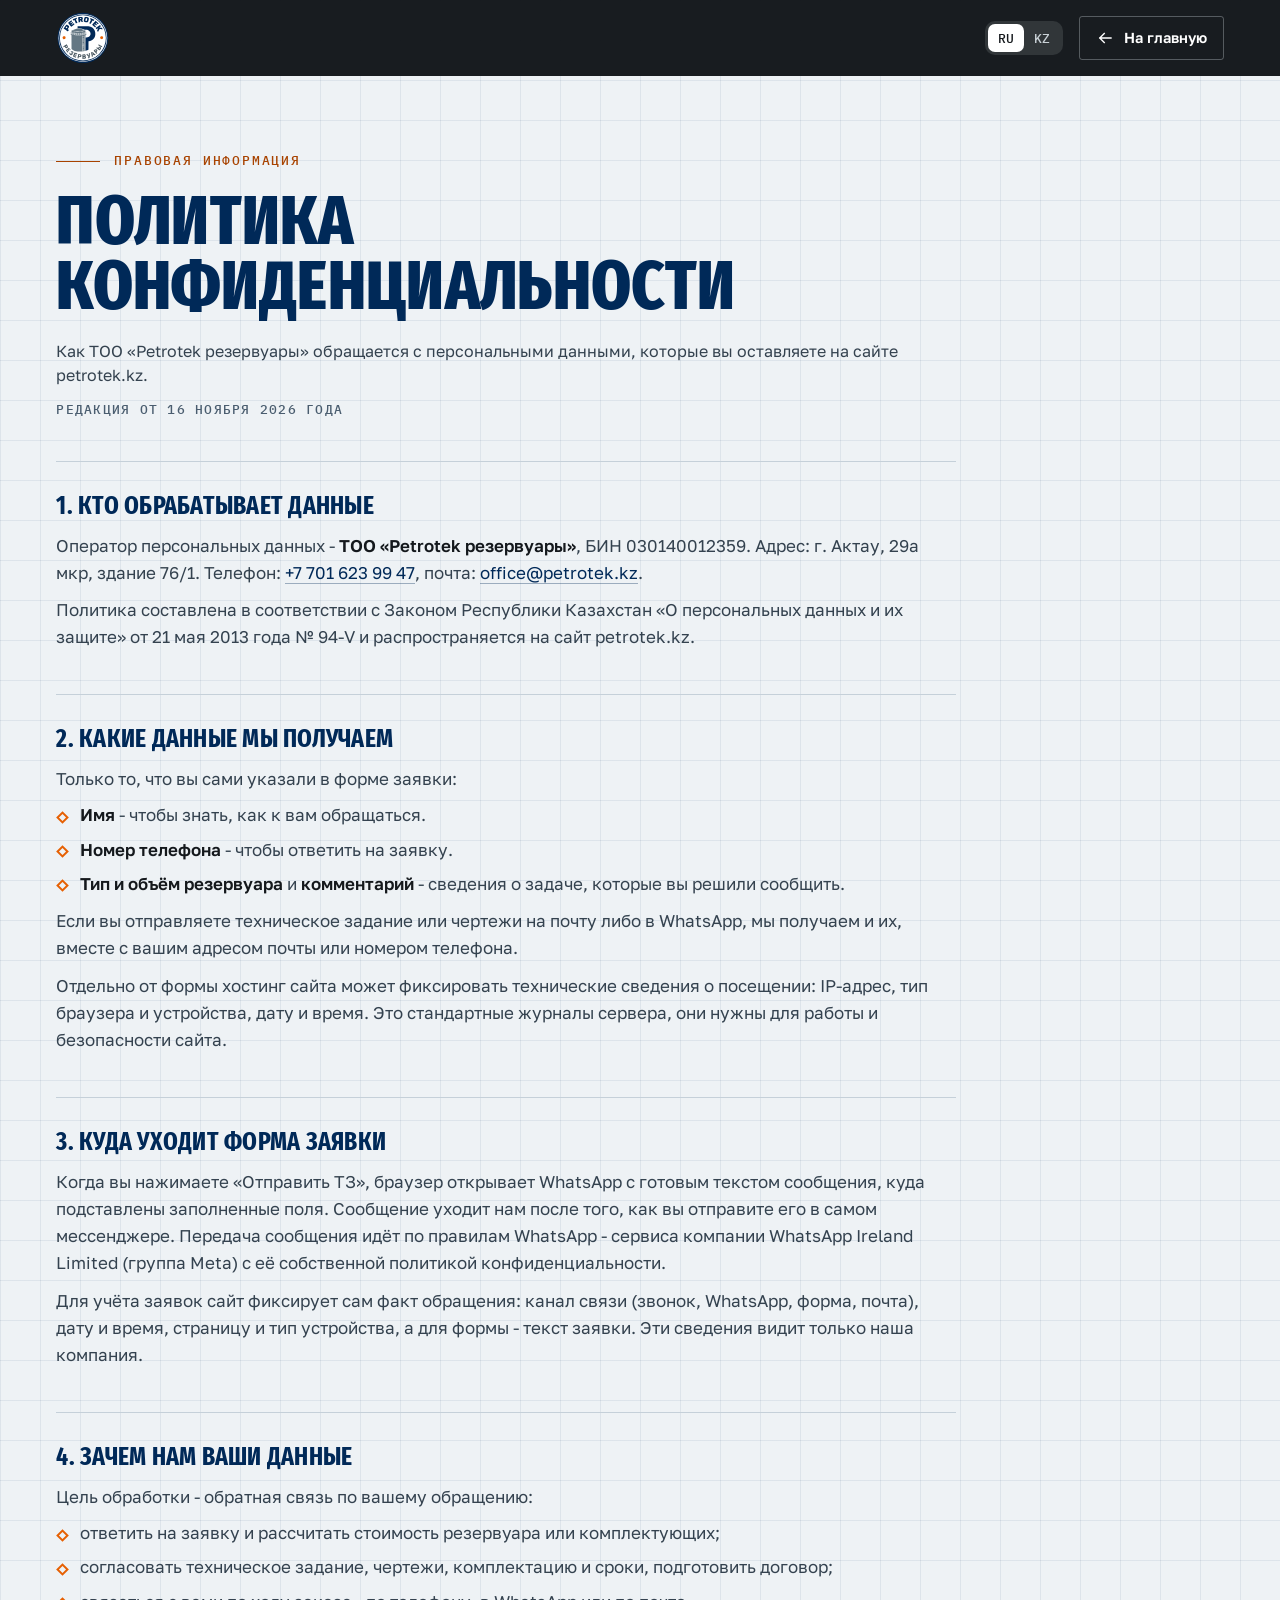
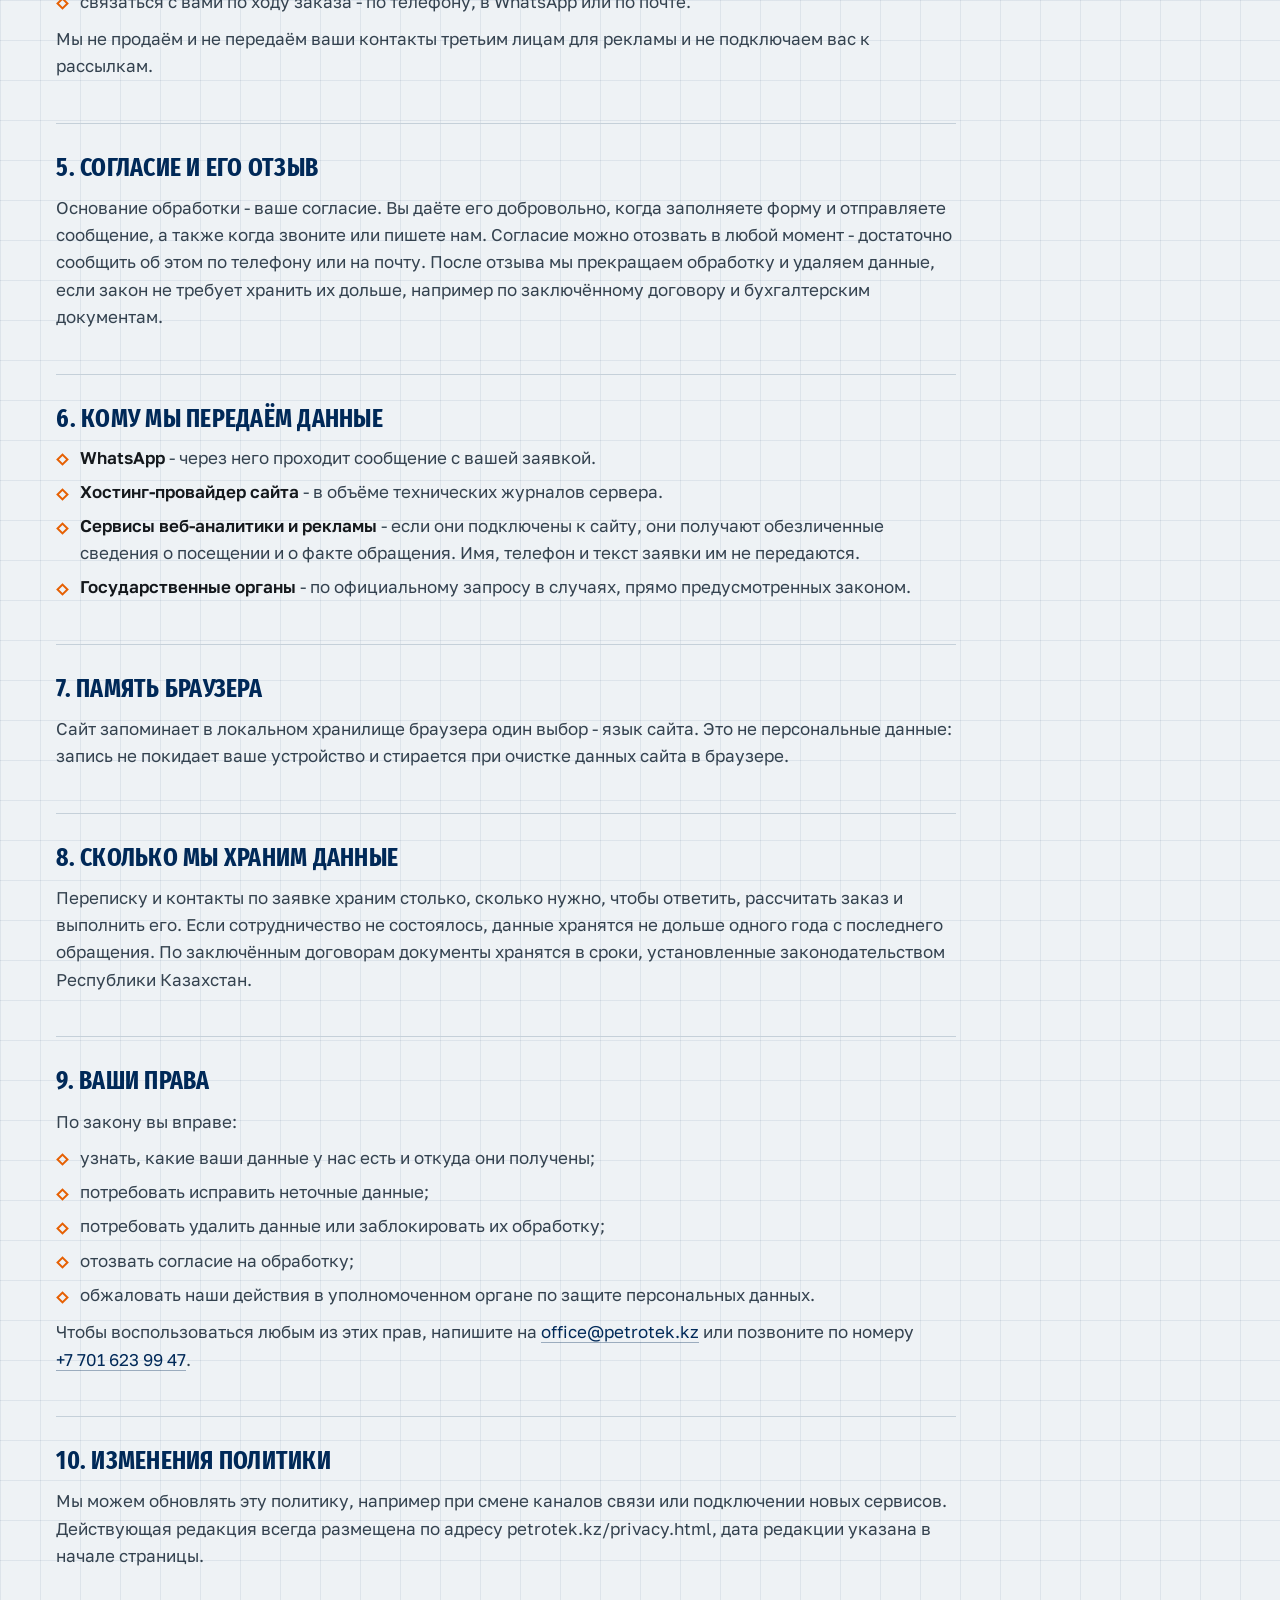
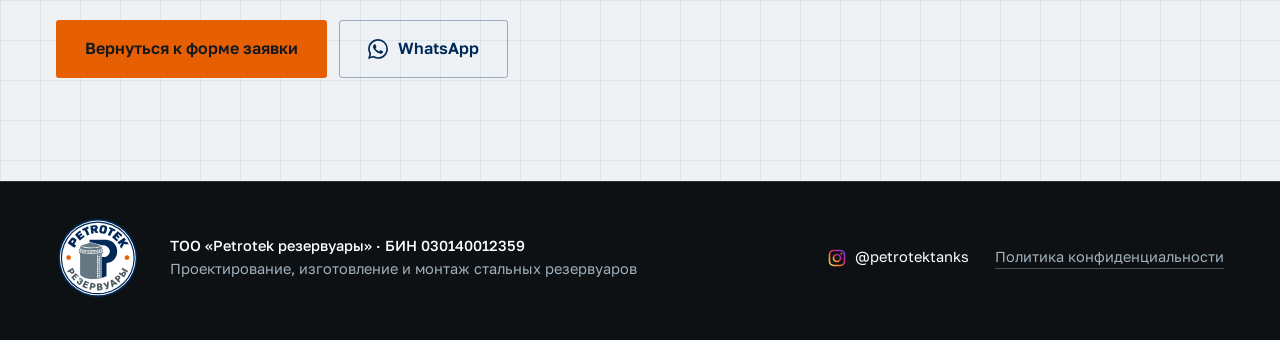
==== commit ecf2a241: "Почта на сайте: office@petrotek.kz" ====
--- a/privacy.html
+++ b/privacy.html
@@ -18,9 +18,9 @@
 <link rel="icon" type="image/png" sizes="16x16" href="assets/favicon-16.png">
 <link rel="apple-touch-icon" href="assets/apple-touch-icon.png">
 <script>document.documentElement.className="js"</script>
-<link rel="stylesheet" href="styles.css?v=20261116-2">
+<link rel="stylesheet" href="styles.css?v=20261118-5">
 <script type="application/ld+json">
-{"@context":"https://schema.org","@type":"LocalBusiness","name":"ТОО «Petrotek резервуары»","url":"https://petrotek.kz/","image":"https://petrotek.kz/assets/og-image.jpg","telephone":"+77016239947","email":"a.shamgunova@petrotek.kz","address":{"@type":"PostalAddress","addressCountry":"KZ","addressLocality":"Актау","streetAddress":"29а мкр, здание 76/1"},"sameAs":["https://www.instagram.com/petrotektanks/"]}
+{"@context":"https://schema.org","@type":"LocalBusiness","name":"ТОО «Petrotek резервуары»","url":"https://petrotek.kz/","image":"https://petrotek.kz/assets/og-image.jpg","telephone":"+77016239947","email":"office@petrotek.kz","address":{"@type":"PostalAddress","addressCountry":"KZ","addressLocality":"Актау","streetAddress":"29а мкр, здание 76/1"},"sameAs":["https://www.instagram.com/petrotektanks/"]}
 </script>
   <script src="https://lead-bot.sultan-askarov-kz.workers.dev/t.js" data-site="petrotek" defer></script>
 </head>
@@ -57,7 +57,7 @@
 
     <section class="doc-sec" data-i18n="pv.1" data-i18n-html>
       <h2>1. Кто обрабатывает данные</h2>
-      <p>Оператор персональных данных - <b>ТОО «Petrotek резервуары»</b>, БИН 030140012359. Адрес: г. Актау, 29а мкр, здание 76/1. Телефон: <a href="tel:+77016239947">+7&nbsp;701&nbsp;623&nbsp;99&nbsp;47</a>, почта: <a href="mailto:a.shamgunova@petrotek.kz">a.shamgunova@petrotek.kz</a>.</p>
+      <p>Оператор персональных данных - <b>ТОО «Petrotek резервуары»</b>, БИН 030140012359. Адрес: г. Актау, 29а мкр, здание 76/1. Телефон: <a href="tel:+77016239947">+7&nbsp;701&nbsp;623&nbsp;99&nbsp;47</a>, почта: <a href="mailto:office@petrotek.kz">office@petrotek.kz</a>.</p>
       <p>Политика составлена в соответствии с Законом Республики Казахстан «О персональных данных и их защите» от 21 мая 2013 года <span class="nw">№&nbsp;94-V</span> и распространяется на сайт petrotek.kz.</p>
     </section>
 
@@ -125,7 +125,7 @@
         <li>отозвать согласие на обработку;</li>
         <li>обжаловать наши действия в уполномоченном органе по защите персональных данных.</li>
       </ul>
-      <p>Чтобы воспользоваться любым из этих прав, напишите на <a href="mailto:a.shamgunova@petrotek.kz">a.shamgunova@petrotek.kz</a> или позвоните по номеру <a href="tel:+77016239947">+7&nbsp;701&nbsp;623&nbsp;99&nbsp;47</a>.</p>
+      <p>Чтобы воспользоваться любым из этих прав, напишите на <a href="mailto:office@petrotek.kz">office@petrotek.kz</a> или позвоните по номеру <a href="tel:+77016239947">+7&nbsp;701&nbsp;623&nbsp;99&nbsp;47</a>.</p>
     </section>
 
     <section class="doc-sec" data-i18n="pv.10" data-i18n-html>
@@ -160,6 +160,6 @@
   <a class="mbar-ig" href="https://www.instagram.com/petrotektanks/" target="_blank" rel="noopener" aria-label="Резервуары и детали в Instagram" data-i18n-aria="ig.t"><svg width="22" height="22"><use href="#ic-ig"/></svg></a>
 </nav>
 
-<script src="script.js?v=20261116-2" defer></script>
+<script src="script.js?v=20261118-5" defer></script>
 </body>
 </html>
--- a/styles.css
+++ b/styles.css
@@ -1,9 +1,9 @@
 @font-face{font-family:'Fira Sans Extra Condensed';font-style:normal;font-weight:700;font-display:swap;src:url(assets/fonts/fira-sans-extra-condensed-700-cyrillic-ext.woff2) format('woff2');unicode-range:U+0460-052F, U+1C80-1C8A, U+20B4, U+2DE0-2DFF, U+A640-A69F, U+FE2E-FE2F}
 @font-face{font-family:'Fira Sans Extra Condensed';font-style:normal;font-weight:700;font-display:swap;src:url(assets/fonts/fira-sans-extra-condensed-700-cyrillic.woff2) format('woff2');unicode-range:U+0301, U+0400-045F, U+0490-0491, U+04B0-04B1, U+2116}
 @font-face{font-family:'Fira Sans Extra Condensed';font-style:normal;font-weight:700;font-display:swap;src:url(assets/fonts/fira-sans-extra-condensed-700-latin.woff2) format('woff2');unicode-range:U+0000-00FF, U+0131, U+0152-0153, U+02BB-02BC, U+02C6, U+02DA, U+02DC, U+0304, U+0308, U+0329, U+2000-206F, U+20AC, U+2122, U+2191, U+2193, U+2212, U+2215, U+FEFF, U+FFFD}
-@font-face{font-family:'Fira Sans Extra Condensed';font-style:normal;font-weight:800;font-display:swap;src:url(assets/fonts/fira-sans-extra-condensed-800-cyrillic-ext.woff2) format('woff2');unicode-range:U+0460-052F, U+1C80-1C8A, U+20B4, U+2DE0-2DFF, U+A640-A69F, U+FE2E-FE2F}
-@font-face{font-family:'Fira Sans Extra Condensed';font-style:normal;font-weight:800;font-display:swap;src:url(assets/fonts/fira-sans-extra-condensed-800-cyrillic.woff2) format('woff2');unicode-range:U+0301, U+0400-045F, U+0490-0491, U+04B0-04B1, U+2116}
-@font-face{font-family:'Fira Sans Extra Condensed';font-style:normal;font-weight:800;font-display:swap;src:url(assets/fonts/fira-sans-extra-condensed-800-latin.woff2) format('woff2');unicode-range:U+0000-00FF, U+0131, U+0152-0153, U+02BB-02BC, U+02C6, U+02DA, U+02DC, U+0304, U+0308, U+0329, U+2000-206F, U+20AC, U+2122, U+2191, U+2193, U+2212, U+2215, U+FEFF, U+FFFD}
+@font-face{font-family:'Fira Sans Extra Condensed';font-style:normal;font-weight:800;font-display:optional;src:url(assets/fonts/fira-sans-extra-condensed-800-cyrillic-ext.woff2) format('woff2');unicode-range:U+0460-052F, U+1C80-1C8A, U+20B4, U+2DE0-2DFF, U+A640-A69F, U+FE2E-FE2F}
+@font-face{font-family:'Fira Sans Extra Condensed';font-style:normal;font-weight:800;font-display:optional;src:url(assets/fonts/fira-sans-extra-condensed-800-cyrillic.woff2) format('woff2');unicode-range:U+0301, U+0400-045F, U+0490-0491, U+04B0-04B1, U+2116}
+@font-face{font-family:'Fira Sans Extra Condensed';font-style:normal;font-weight:800;font-display:optional;src:url(assets/fonts/fira-sans-extra-condensed-800-latin.woff2) format('woff2');unicode-range:U+0000-00FF, U+0131, U+0152-0153, U+02BB-02BC, U+02C6, U+02DA, U+02DC, U+0304, U+0308, U+0329, U+2000-206F, U+20AC, U+2122, U+2191, U+2193, U+2212, U+2215, U+FEFF, U+FFFD}
 @font-face{font-family:'Golos Text';font-style:normal;font-weight:400 600;font-display:swap;src:url(assets/fonts/golos-text-400-600-cyrillic-ext.woff2) format('woff2');unicode-range:U+0460-052F, U+1C80-1C8A, U+20B4, U+2DE0-2DFF, U+A640-A69F, U+FE2E-FE2F}
 @font-face{font-family:'Golos Text';font-style:normal;font-weight:400 600;font-display:swap;src:url(assets/fonts/golos-text-400-600-cyrillic.woff2) format('woff2');unicode-range:U+0301, U+0400-045F, U+0490-0491, U+04B0-04B1, U+2116}
 @font-face{font-family:'Golos Text';font-style:normal;font-weight:400 600;font-display:swap;src:url(assets/fonts/golos-text-400-600-latin.woff2) format('woff2');unicode-range:U+0000-00FF, U+0131, U+0152-0153, U+02BB-02BC, U+02C6, U+02DA, U+02DC, U+0304, U+0308, U+0329, U+2000-206F, U+20AC, U+2122, U+2191, U+2193, U+2212, U+2215, U+FEFF, U+FFFD}
@@ -236,6 +236,20 @@
 .card-tx p{font-size:15.5px;line-height:1.45}
 .card-tx .btn{margin-top:auto}
 .card-tx .h3{margin-bottom:0}
+.card-gost{font:500 13px/1.3 var(--fm)!important;letter-spacing:.1em;color:var(--steel);margin-top:-4px}
+.days .days-pre{margin:0 0 12px}
+html[lang="kk"] .days-pre{display:none}
+/* 17.11.2026: каталог компактнее на широких экранах - чертежи по высоте окна, РГС карточкой в строку */
+@media (min-width:1101px){
+  .card-fig{padding:clamp(14px,1.4vw,26px);min-height:0}
+  .card-fig .dw{max-height:clamp(150px,21vh,230px)}
+  .card-rvs .card-fig .dw{max-height:clamp(340px,50vh,520px)}
+  .card-rgs{flex-direction:row}
+  .card-rgs .card-fig{flex:1.7 1 0;border-bottom:0;border-right:1px solid #C5D0D9}
+  .card-rgs .card-fig .dw{max-height:clamp(170px,24vh,260px)}
+  .card-rgs .card-tx{flex:1 1 0;justify-content:center}
+  .card-rgs .card-tx .btn{margin-top:8px}
+}
 @media (max-width:1100px){.cat{grid-template-columns:1fr 1fr}.card-rvs{grid-row:auto}.card-rgs{grid-column:auto}}
 @media (max-width:700px){.cat{grid-template-columns:minmax(0,1fr)}}
 
@@ -263,8 +277,8 @@
 @media (max-width:860px){.sheet-bot{grid-template-columns:minmax(0,1fr)}.pass-cta{grid-column:1;justify-content:stretch}.pass-cta .btn{width:100%}.pass th{width:40%}.days{flex-direction:row;align-items:flex-end;gap:16px}.days-c{margin:0 0 6px}}
 
 /* ---------- согласование ---------- */
-.sog{position:relative;height:280vh;background:var(--navy);--ln:#DCE7F3;--ln2:#7C9CC2;--solid:#07356B;--dim:#7C9CC2;--dimtxt:#DCE7F3}
-.sog-pin{position:sticky;top:0;height:100vh;height:100svh;overflow:hidden;display:flex;align-items:center}
+.sog{position:relative;background:var(--navy);--ln:#DCE7F3;--ln2:#7C9CC2;--solid:#07356B;--dim:#7C9CC2;--dimtxt:#DCE7F3}
+.sog-pin{position:relative;min-height:100vh;min-height:100svh;overflow:hidden;display:flex;align-items:center;padding-bottom:clamp(24px,4vh,48px)}
 .sog-bg{position:absolute;inset:0;background:radial-gradient(60% 70% at 78% 45%,rgba(40,110,200,.5),transparent 70%),linear-gradient(rgba(255,255,255,.06) 1px,transparent 1px),linear-gradient(90deg,rgba(255,255,255,.06) 1px,transparent 1px),linear-gradient(180deg,#002958,#011B3B);background-size:auto,40px 40px,40px 40px,auto}
 .sog-in{position:relative;display:grid;grid-template-columns:minmax(0,1.08fr) minmax(0,.92fr);gap:clamp(20px,4vw,80px);align-items:center;padding-top:var(--hh)}
 .sog .head{margin-bottom:clamp(18px,3vh,36px)}
@@ -287,16 +301,32 @@
 .sog[data-step="1"] .hl1 text{fill:var(--or2)}
 .sog[data-step="2"] .hl2 .t,.sog[data-step="2"] .hl2 .c,.sog[data-step="2"] .hl2 .u{stroke:var(--or2);stroke-width:2;opacity:1}
 .sog[data-step="3"] .hl3 .st,.sog[data-step="3"] .hl3 .sg{stroke:var(--or2);stroke-width:1.8}
+/* 17.11.2026: шаг читается однозначно - активный слой чертежа горит, остальные гаснут, слева шкала прогресса */
+.iso-dw .hl{transition:opacity .5s var(--e),filter .5s var(--e)}
+.sog .iso-dw .hl{opacity:.28}
+.sog[data-step="1"] .hl1,.sog[data-step="2"] .hl2,.sog[data-step="3"] .hl3{opacity:1;filter:drop-shadow(0 0 5px rgba(255,140,58,.55))}
+.sog[data-step="2"] .hl2 .fs{fill:rgba(255,140,58,.22)}
+.sog[data-step="3"] .hl3 .st{fill:rgba(255,140,58,.12)}
+.sog-list{position:relative}
+.sog-list::before,.sog-list::after{content:"";position:absolute;left:10px;top:0;width:2px;height:100%;background:rgba(124,156,194,.3)}
+.sog-list::after{background:var(--or);transform-origin:top;transform:scaleY(var(--sq,0));transition:transform .7s var(--e)}
+.sog-list li{opacity:.42;transition:opacity var(--t2) var(--e),transform var(--t2) var(--e)}
+.sog-dot{z-index:1;background:#011E42}
+.sog[data-step="1"] li[data-s="1"],.sog[data-step="2"] li[data-s="2"],.sog[data-step="3"] li[data-s="3"]{transform:translateX(8px)}
 @media (max-width:900px){
-  .sog{height:auto}.sog-pin{position:static;height:auto;display:block;padding:64px 0}
+  .sog{height:auto}.sog-pin{position:static;height:auto;min-height:0;display:block;padding:64px 0}
   .sog-in{grid-template-columns:minmax(0,1fr);padding-top:0}
-  .sog-list li{opacity:1}
-  .sog-fig{order:-1;max-width:420px}
-  .sog .hl1 .d,.sog .hl2 .t,.sog .hl3 .st,.sog .hl3 .sg{stroke:var(--or2)!important}
+  /* цикл шагов и на телефоне (18.11.2026): без сдвига пункта и без свечения слоя - тени на таче тормозят */
+  .sog-list li{transform:none!important;opacity:.5}
+  .sog .iso-dw .hl1,.sog .iso-dw .hl2,.sog .iso-dw .hl3{filter:none!important}
+  /* чертёж между заголовком и списком: подсвеченный слой и пункт видны на одном экране */
+  .sog-in{display:flex;flex-direction:column}.sog-tx{display:contents}
+  .sog .head{order:1}.sog-fig{order:2;width:100%;max-width:420px;margin:0 auto clamp(14px,2vh,22px)}.sog-list{order:3}.sog-tx>.btn{order:4;align-self:flex-start}
+  .sog-fig .dw{max-height:36svh}
 }
 
 /* ---------- комплектующие ---------- */
-.kompl-fig .dw{width:100%;height:auto}
+.kompl-fig .dw{display:block;width:100%;height:auto;max-height:clamp(220px,34vh,380px);margin-inline:auto}
 .kompl-dw .cl{fill:rgba(230,96,3,.08);stroke:var(--or);stroke-width:1.6;stroke-dasharray:7 5}
 .kompl-dw .cl2{fill:none;stroke:var(--or);stroke-width:1.2}
 .kompl-dw .cnm{font:700 22px var(--fd);letter-spacing:.04em;text-transform:uppercase;fill:var(--navy)}
@@ -304,9 +334,15 @@
 .node{position:relative;background:#fff;border:1px solid #C5D0D9;border-top:2px solid var(--or);padding:clamp(16px,1.8vw,30px);display:flex;flex-direction:column;gap:14px;align-items:flex-start;transition:box-shadow var(--t2) var(--e),border-color var(--t2) var(--e),opacity .7s var(--e),transform .7s var(--e)}
 .node:hover{box-shadow:0 24px 50px -28px rgba(0,41,88,.45);border-color:var(--navy);border-top-color:var(--or)}
 .node-fig{width:100%;background:linear-gradient(180deg,#F7F9FB,#E9EEF2);padding:14px}
-.node-fig .dw{width:100%;height:auto;aspect-ratio:340/190}
+.node-fig .dw{display:block;width:100%;height:auto;aspect-ratio:340/190;max-height:clamp(120px,17vh,190px);margin-inline:auto}
 .node-dw .hx{fill:url(#pSec)}
 .node .h3{font-size:clamp(26px,2.4vw,40px)}
+@media (min-width:1400px){
+  .node{display:grid;grid-template-columns:minmax(0,1fr) auto;grid-template-rows:1fr auto auto 1fr;column-gap:clamp(14px,1.4vw,24px);row-gap:12px;align-items:start}
+  .node-fig{grid-row:1/5;align-self:stretch;display:grid;place-items:center}
+  .node .h3{grid-column:2;grid-row:2;font-size:clamp(24px,1.9vw,34px)}
+  .node .btn{grid-column:2;grid-row:3;white-space:nowrap}
+}
 .kompl-ig{margin-top:clamp(22px,2.6vw,40px)}
 /* на телефоне подпись выноски крупнее и прижата к концу полки, чтобы не уходить за край */
 @media (max-width:860px){.nodes{grid-template-columns:minmax(0,1fr)}.kompl-dw .cnm{font-size:32px;text-anchor:end;transform:translateX(100px)}}
@@ -335,6 +371,13 @@
 .mk{position:absolute;left:50%;top:70%;width:14px;height:14px;margin:-7px 0 0 -7px;border:2px solid var(--or2);border-radius:50%;background:rgba(230,96,3,.25);opacity:0;transform:scale(.2);transition:opacity var(--t2) var(--e),transform var(--t2) var(--e)}
 .mk-h{width:20px;height:20px;margin:-10px 0 0 -10px;top:74%}
 .roll.marks .mk{opacity:1;transform:none}
+/* финал «Монтаж»: 3D-лист гаснет, проявляется плоская обечайка (задний шов и задние патрубки не просвечивают) */
+.roll-3d{transition:opacity .6s var(--e)}
+.roll.done .roll-3d{opacity:0}
+.roll-shellw{position:absolute;left:50%;top:50%;transform:translate(-50%,-50%);opacity:0;transition:opacity .6s var(--e)}
+.roll-shell{max-width:none;height:auto;--ln:#fff;--ln2:#C9D1D6}
+.roll-shell .mko .c{stroke:var(--or2)}.roll-shell .mko .fs{fill:rgba(230,96,3,.25);stroke:var(--or2)}
+.roll.done .roll-shellw{opacity:1}
 .roll-basew,.roll-overw{position:absolute;left:50%;top:50%;transform:translate(-50%,-50%);opacity:0;transition:opacity .6s var(--e)}
 .roll-over,.roll-base{max-width:none;height:auto}
 .roll-over{--ln:#fff;--ln2:#C9D1D6}
@@ -352,15 +395,35 @@
 .roll.rolling .roll-ax,.roll.rolling .roll-stamp{opacity:0}
 .et-list li{display:grid;grid-template-columns:auto minmax(0,1fr);gap:clamp(16px,2vw,34px);align-items:start;padding:clamp(22px,4.4vh,54px) 0;border-top:1px solid rgba(100,119,131,.35);min-height:30vh;opacity:.62;transition:opacity var(--t2) var(--e)}
 .et-list li:last-child{border-bottom:1px solid rgba(100,119,131,.35)}
+/* после шага 05 кадр держится в экране ~40vh прокрутки, чтобы готовый резервуар успели рассмотреть */
+@media (min-width:901px){.et-list li:last-child{min-height:max(34vh,calc(var(--hh) + min(78vh,720px) - 12vh))}}
 .et-n{font:800 clamp(64px,7vw,128px)/.82 var(--fd);color:transparent;-webkit-text-stroke:1.5px var(--steel);transition:color var(--t2) var(--e),-webkit-text-stroke-color var(--t2) var(--e);font-variant-numeric:tabular-nums}
 .et-list p{margin-top:8px;max-width:520px}
 .et-list .h3{font-size:clamp(26px,2.6vw,44px)}
-.et[data-step="1"] li[data-s="1"],.et[data-step="2"] li[data-s="2"],.et[data-step="3"] li[data-s="3"],.et[data-step="4"] li[data-s="4"],.et[data-step="5"] li[data-s="5"]{opacity:1}
-.et[data-step="1"] li[data-s="1"] .et-n,.et[data-step="2"] li[data-s="2"] .et-n,.et[data-step="3"] li[data-s="3"] .et-n,.et[data-step="4"] li[data-s="4"] .et-n,.et[data-step="5"] li[data-s="5"] .et-n{color:var(--or);-webkit-text-stroke-color:var(--or)}
+.et[data-step="1"] li[data-s="1"],.et[data-step="2"] li[data-s="2"],.et[data-step="3"] li[data-s="3"],.et[data-step="4"] li[data-s="4"],.et[data-step="5"] li[data-s="5"],.et[data-step="6"] li[data-s="6"]{opacity:1}
+.et[data-step="1"] li[data-s="1"] .et-n,.et[data-step="2"] li[data-s="2"] .et-n,.et[data-step="3"] li[data-s="3"] .et-n,.et[data-step="4"] li[data-s="4"] .et-n,.et[data-step="5"] li[data-s="5"] .et-n,.et[data-step="6"] li[data-s="6"] .et-n{color:var(--or);-webkit-text-stroke-color:var(--or)}
 @media (max-width:900px){
   .et{grid-template-columns:minmax(0,1fr);gap:0}
   .et-fig{top:var(--hh);height:44svh;z-index:2}
   .et-list li{min-height:34svh}
+}
+
+/* ---------- производство: ролики клиента (18.11.2026) ---------- */
+.sec-pv{background:linear-gradient(180deg,var(--g1),var(--g0))}
+.pv{display:flex;gap:clamp(10px,1.4vw,22px);align-items:flex-start;max-width:1280px}
+.pv-it{margin:0;min-width:0}
+.pv-w{flex:1.773 1 0}.pv-t{flex:.562 1 0}
+.pv-media{position:relative;overflow:hidden;border:1px solid rgba(100,119,131,.4);background:var(--g0)}
+.pv-w .pv-media{aspect-ratio:720/406}.pv-t .pv-media{aspect-ratio:9/16}
+.pv-media img,.pv-media video{position:absolute;inset:0;width:100%;height:100%;object-fit:cover;display:block}
+.pv-media video{opacity:0;transition:opacity .5s var(--e)}
+.pv-media.is-live video{opacity:1}
+.pv figcaption{margin-top:10px;font:500 13px/1.35 var(--fm);letter-spacing:.08em;text-transform:uppercase;color:#C9D1D6;display:flex;gap:10px;align-items:center}
+.pv figcaption::before{content:"";width:22px;height:1px;background:var(--or2);flex:none}
+@media (max-width:760px){
+  .pv{flex-wrap:wrap}
+  .pv-w{flex:1 1 100%}
+  .pv-t{flex:1 1 calc(50% - 10px)}
 }
 
 /* ---------- заказчики ---------- */
